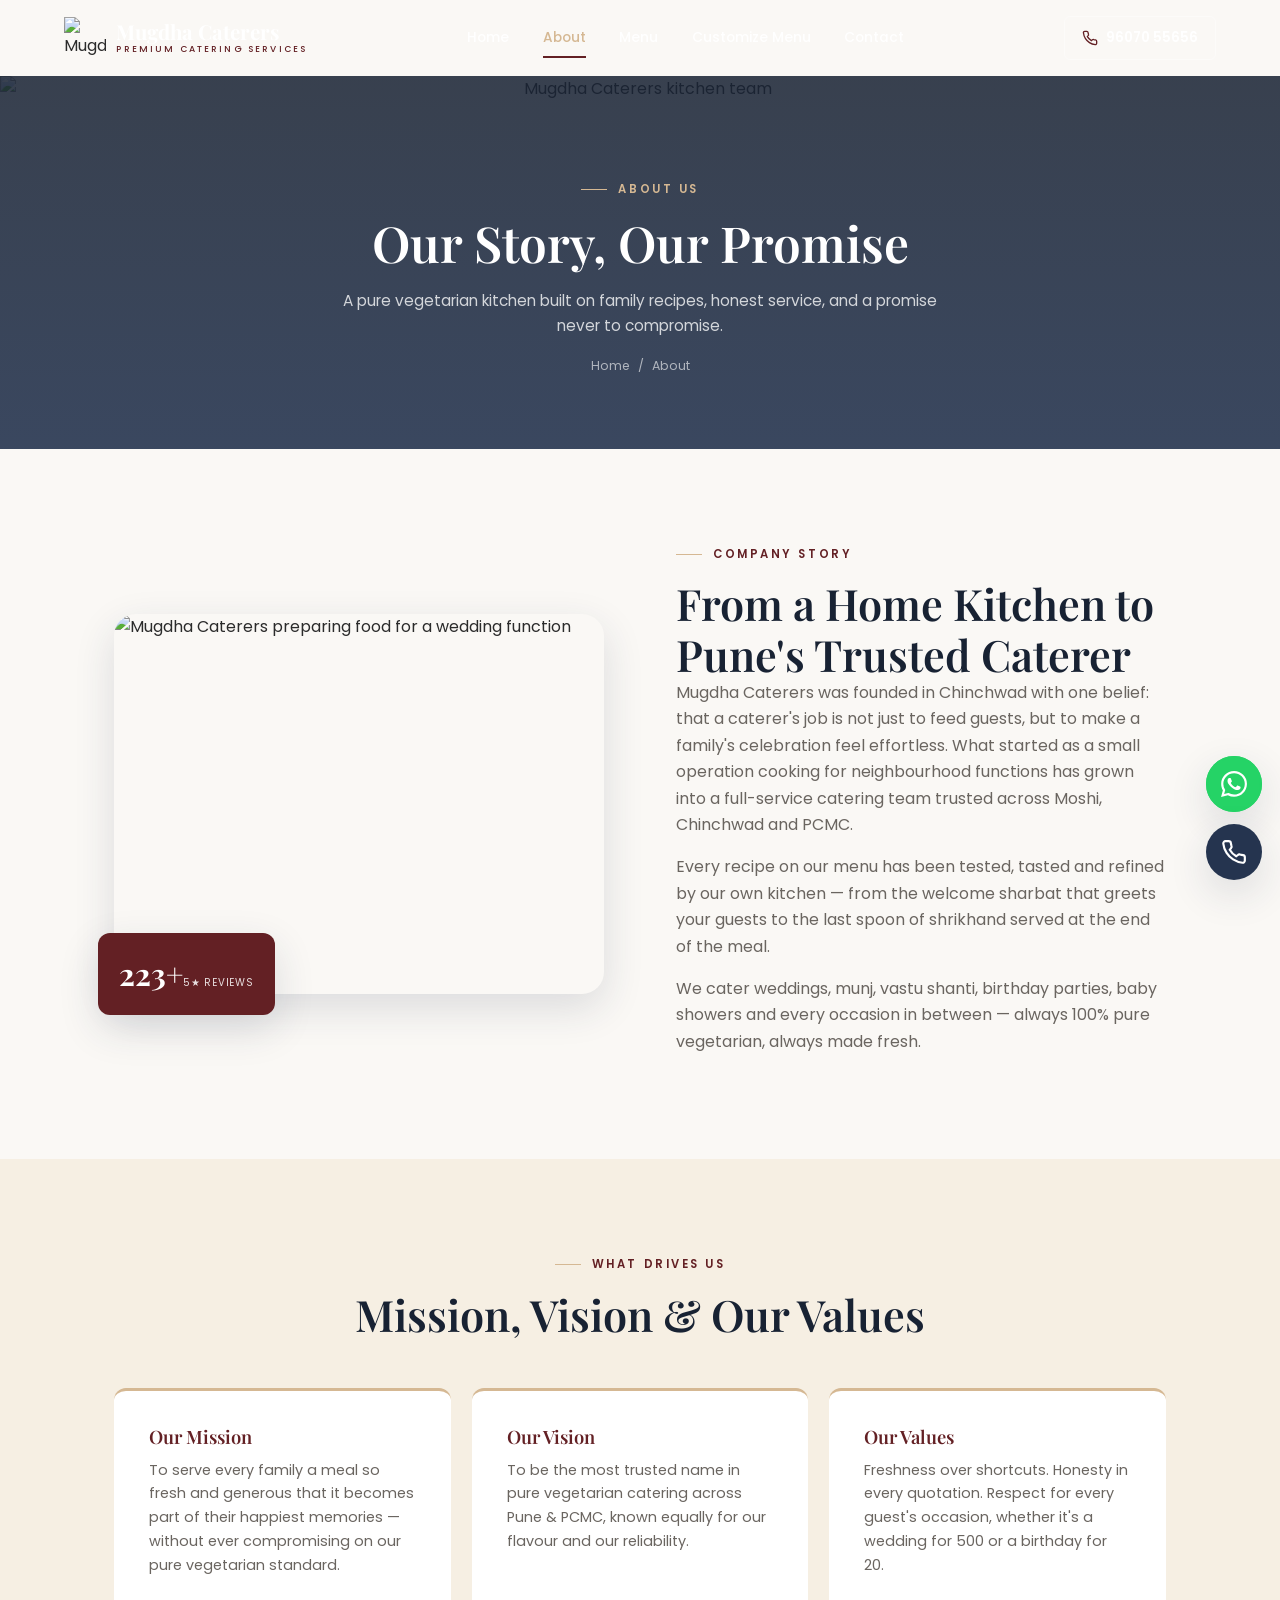
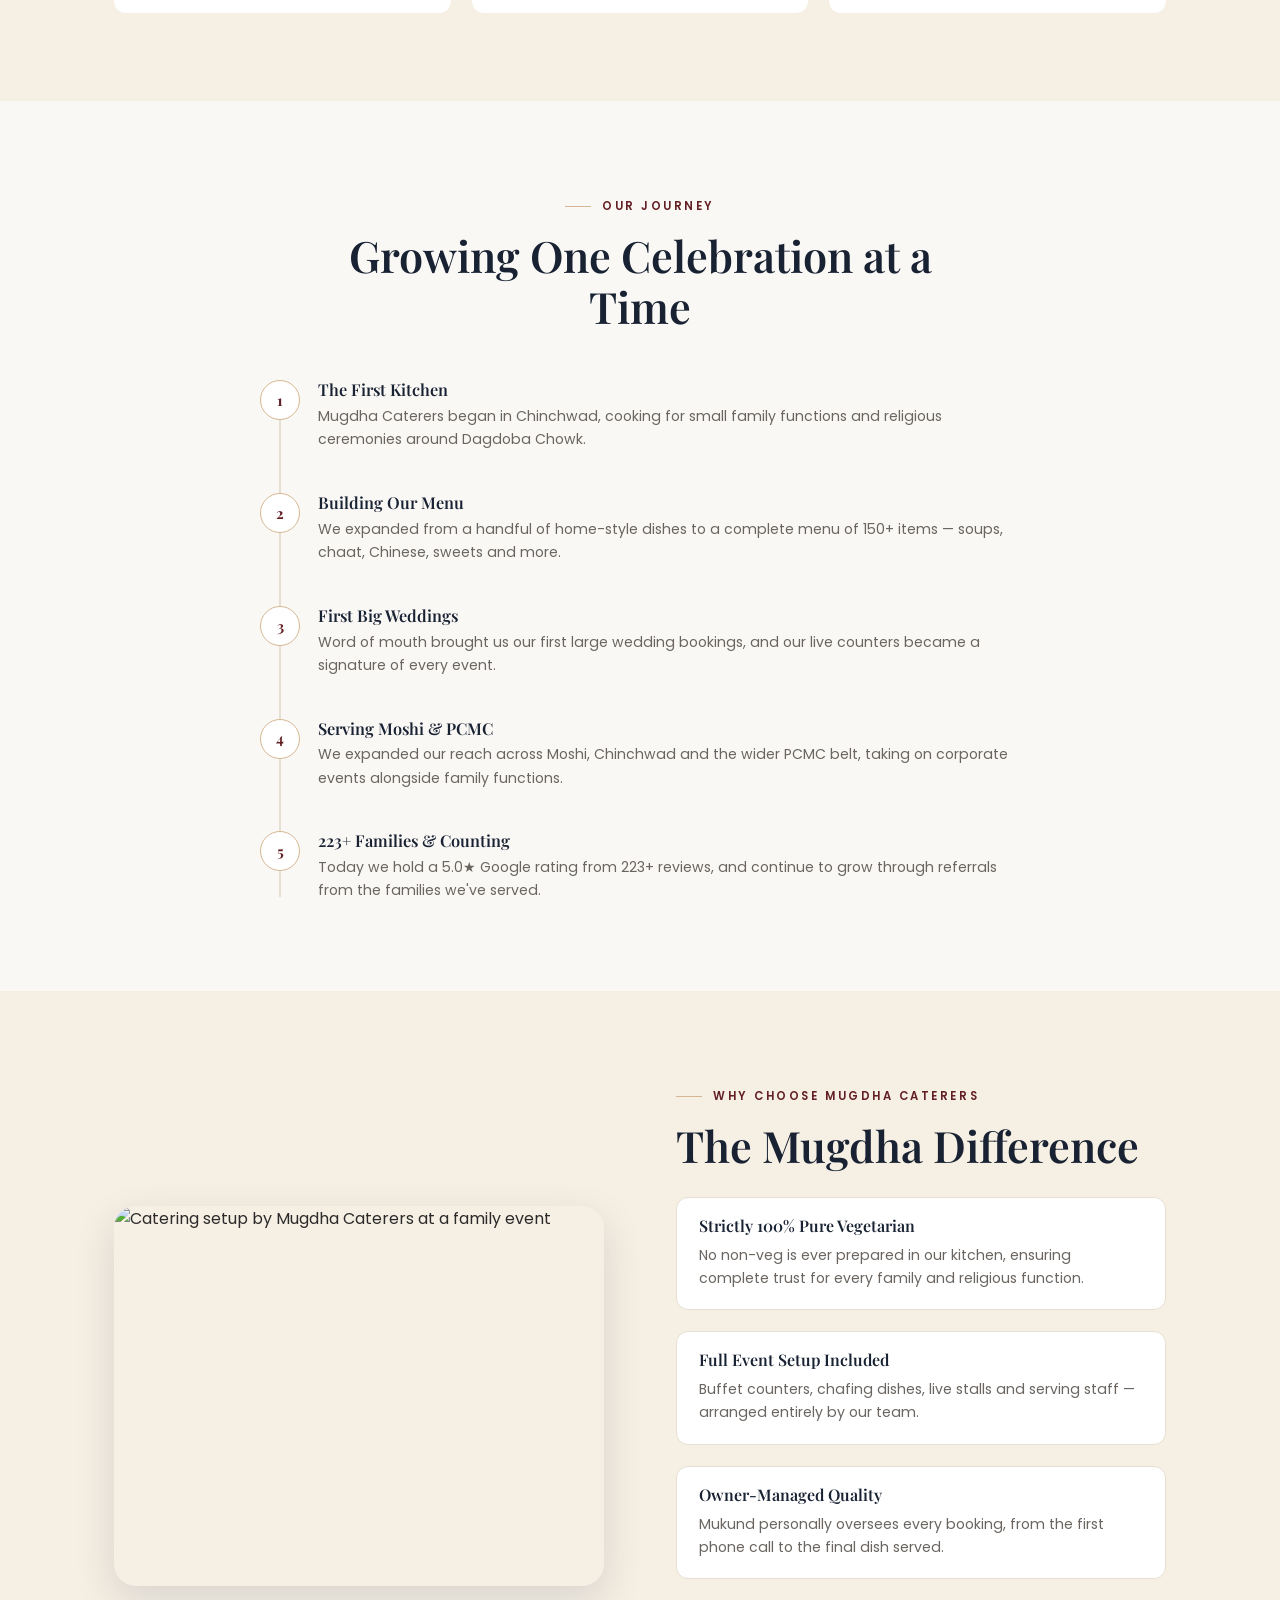
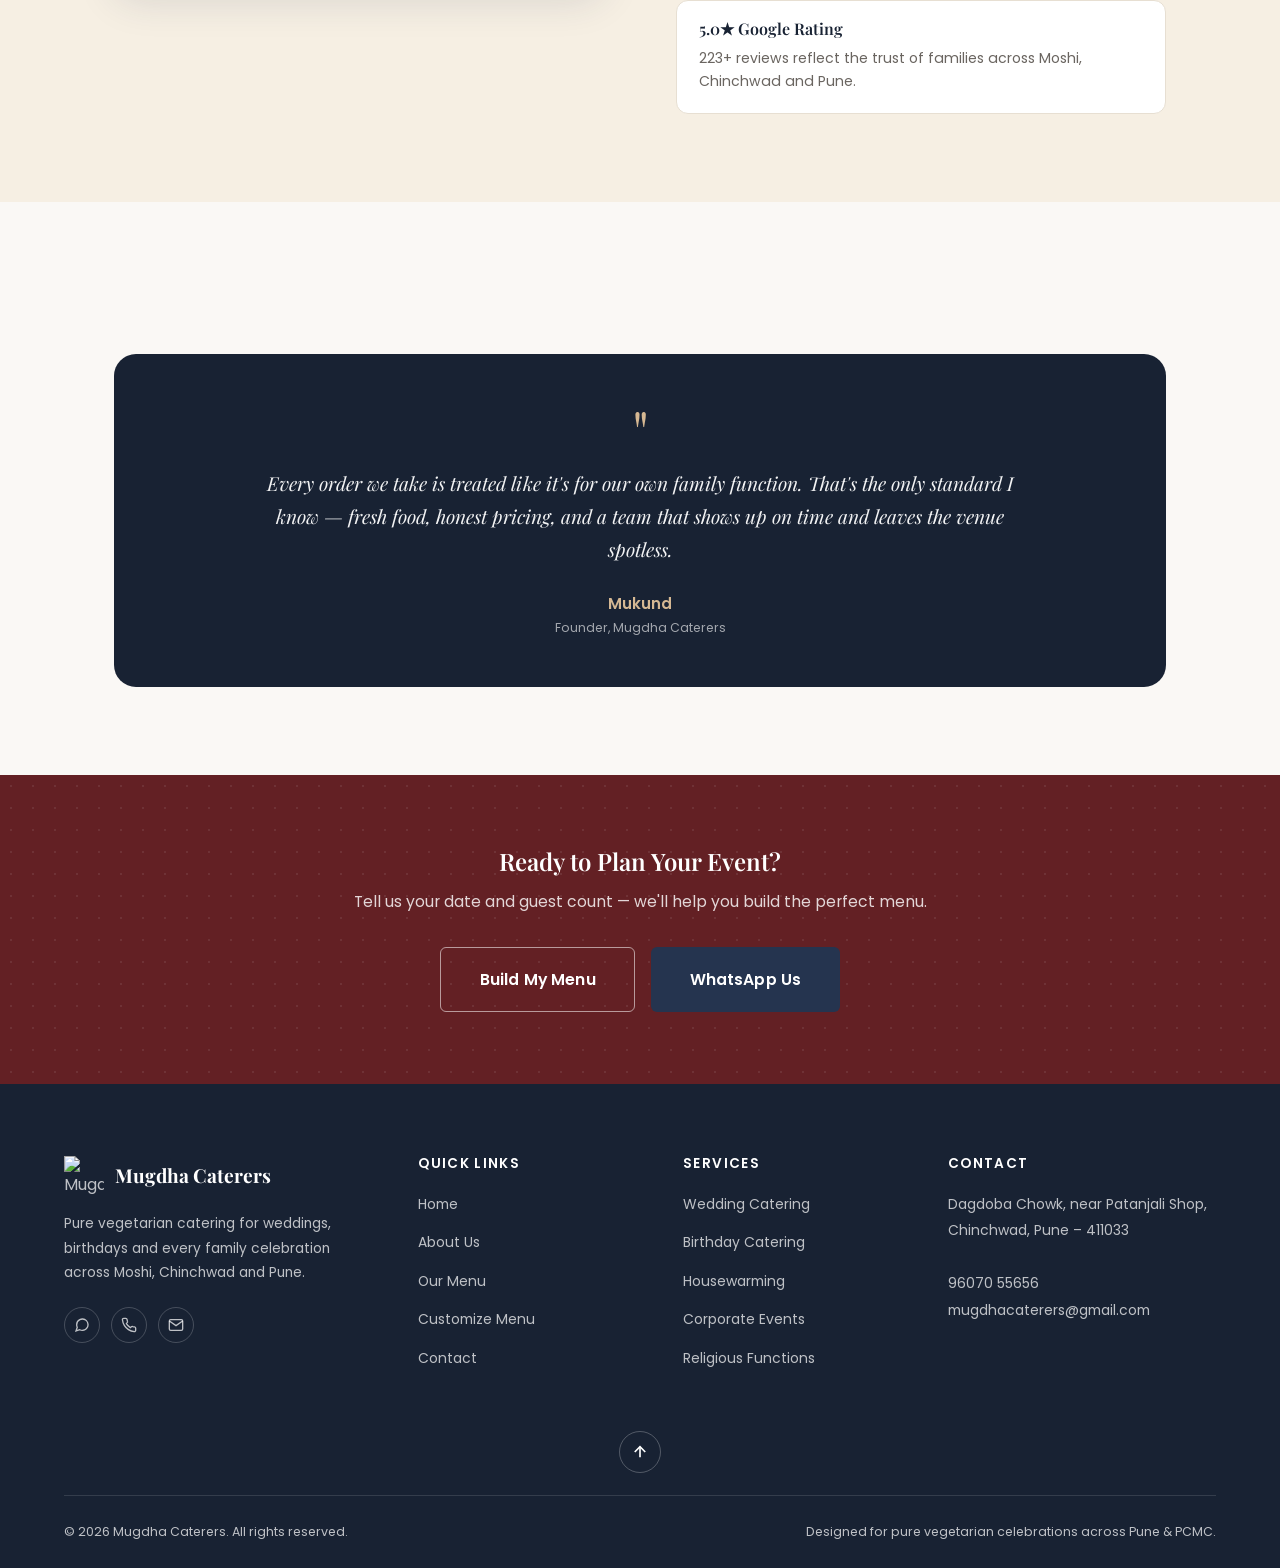
==== about.html @ 94ee7445 "Initial commit" ====
<!DOCTYPE html>
<html lang="en">
<head>
<meta charset="UTF-8" />
<meta name="viewport" content="width=device-width, initial-scale=1.0" />
<title>About Us | Mugdha Caterers — Pure Veg Catering Moshi, Pune</title>
<meta name="description" content="Meet Mugdha Caterers — a family-run pure vegetarian catering service in Moshi &amp; Chinchwad, Pune, led by Mukund. Our story, mission, values and why 223+ families trust us." />
<meta name="keywords" content="about Mugdha Caterers, Mukund caterer Pune, pure veg catering Chinchwad, catering company Moshi" />
<meta name="robots" content="index, follow" />
<link rel="canonical" href="https://mugdhacaterers.in/about.html" />
<meta property="og:type" content="website" />
<meta property="og:title" content="About Mugdha Caterers — Pune's Trusted Pure Veg Caterer" />
<meta property="og:description" content="A family-run pure vegetarian catering kitchen serving Moshi, Chinchwad &amp; Pune since day one." />
<meta property="og:image" content="about.jpg" />
<meta property="og:url" content="https://mugdhacaterers.in/about.html" />
<meta name="twitter:card" content="summary_large_image" />
<script type="application/ld+json">
{"@context":"https://schema.org","@type":"AboutPage","mainEntity":{"@type":"LocalBusiness","name":"Mugdha Caterers","founder":{"@type":"Person","name":"Mukund"},"telephone":"+919607055656","address":{"@type":"PostalAddress","streetAddress":"Dagdoba Chowk, near Patanjali Shop, Chinchwad","addressLocality":"Pune","addressRegion":"Maharashtra","postalCode":"411033","addressCountry":"IN"}}}
</script>
<link rel="icon" type="image/svg+xml" href="favicon.svg" />
<link rel="preconnect" href="https://fonts.googleapis.com">
<link href="https://fonts.googleapis.com/css2?family=Playfair+Display:ital,wght@0,500;0,600;0,700;1,500;1,600&family=Poppins:wght@400;500;600;700&display=swap" rel="stylesheet">
<link rel="stylesheet" href="style.css" />
</head>
<body>

<!-- NAV -->
<nav class="site-nav on-dark" id="siteNav">
  <div class="nav-inner">
    <a href="index.html" class="nav-logo">
      <img src="images/logo-mark.png" alt="Mugdha Caterers logo" width="42" height="42" />
      <span class="nav-logo-text">Mugdha Caterers<span>Premium Catering Services</span></span>
    </a>
    <div class="nav-links">
      <a href="index.html">Home</a>
      <a href="about.html">About</a>
      <a href="menu.html">Menu</a>
      <a href="customize-menu.html">Customize Menu</a>
      <a href="contact.html">Contact</a>
    </div>
    <div class="nav-cta">
      <a href="tel:+919607055656" class="nav-call"><svg viewBox="0 0 24 24" fill="none"><path d="M22 16.92v3a2 2 0 0 1-2.18 2 19.79 19.79 0 0 1-8.63-3.07 19.5 19.5 0 0 1-6-6 19.79 19.79 0 0 1-3.07-8.67A2 2 0 0 1 4.11 2h3a2 2 0 0 1 2 1.72c.12.89.32 1.76.59 2.6a2 2 0 0 1-.45 2.11L8.09 9.91a16 16 0 0 0 6 6l1.48-1.16a2 2 0 0 1 2.11-.45c.84.27 1.71.47 2.6.59A2 2 0 0 1 22 16.92z"/></svg>96070 55656</a>
    </div>
    <button class="nav-toggle" id="navToggle" aria-label="Toggle menu" aria-expanded="false">
      <span></span><span></span><span></span>
    </button>
  </div>
</nav>
<div class="nav-mobile" id="navMobile">
  <div class="nav-mobile-inner">
    <a href="index.html">Home</a>
    <a href="about.html">About</a>
    <a href="menu.html">Menu</a>
    <a href="customize-menu.html">Customize Menu</a>
    <a href="contact.html">Contact</a>
    <a href="tel:+919607055656" class="btn btn-navy btn-block">Call 96070 55656</a>
  </div>
</div>

<!-- PAGE HEAD -->
<header class="page-head">
  <div class="page-head-bg"><img src="about.jpg" alt="Mugdha Caterers kitchen team" /></div>
  <div class="page-head-content">
    <div class="eyebrow">About Us</div>
    <h1>Our Story, Our Promise</h1>
    <p>A pure vegetarian kitchen built on family recipes, honest service, and a promise never to compromise.</p>
    <div class="breadcrumb"><a href="index.html">Home</a><span>/</span><span>About</span></div>
  </div>
</header>

<!-- STORY -->
<section class="section reveal">
  <div class="container">
    <div class="split">
      <div class="split-media">
        <img src="about.jpg" alt="Mugdha Caterers preparing food for a wedding function" loading="lazy" />
        <div class="split-badge"><span class="num">223+</span><span class="lbl">5★ Reviews</span></div>
      </div>
      <div class="split-text">
        <div class="eyebrow">Company Story</div>
        <h2 class="heading">From a Home Kitchen to Pune's Trusted Caterer</h2>
        <p>Mugdha Caterers was founded in Chinchwad with one belief: that a caterer's job is not just to feed guests, but to make a family's celebration feel effortless. What started as a small operation cooking for neighbourhood functions has grown into a full-service catering team trusted across Moshi, Chinchwad and PCMC.</p>
        <p>Every recipe on our menu has been tested, tasted and refined by our own kitchen — from the welcome sharbat that greets your guests to the last spoon of shrikhand served at the end of the meal.</p>
        <p>We cater weddings, munj, vastu shanti, birthday parties, baby showers and every occasion in between — always 100% pure vegetarian, always made fresh.</p>
      </div>
    </div>
  </div>
</section>

<!-- MISSION / VISION / VALUES -->
<section class="section tan reveal">
  <div class="container">
    <div class="section-head center">
      <div class="eyebrow" style="justify-content:center;">What Drives Us</div>
      <h2 class="heading">Mission, Vision &amp; Our Values</h2>
    </div>
    <div class="mv-grid">
      <div class="mv-card">
        <h3>Our Mission</h3>
        <p>To serve every family a meal so fresh and generous that it becomes part of their happiest memories — without ever compromising on our pure vegetarian standard.</p>
      </div>
      <div class="mv-card">
        <h3>Our Vision</h3>
        <p>To be the most trusted name in pure vegetarian catering across Pune &amp; PCMC, known equally for our flavour and our reliability.</p>
      </div>
      <div class="mv-card">
        <h3>Our Values</h3>
        <p>Freshness over shortcuts. Honesty in every quotation. Respect for every guest's occasion, whether it's a wedding for 500 or a birthday for 20.</p>
      </div>
    </div>
  </div>
</section>

<!-- JOURNEY -->
<section class="section reveal">
  <div class="container">
    <div class="section-head center">
      <div class="eyebrow" style="justify-content:center;">Our Journey</div>
      <h2 class="heading">Growing One Celebration at a Time</h2>
    </div>
    <div class="timeline">
      <div class="timeline-item">
        <div class="timeline-dot">1</div>
        <h4>The First Kitchen</h4>
        <p>Mugdha Caterers began in Chinchwad, cooking for small family functions and religious ceremonies around Dagdoba Chowk.</p>
      </div>
      <div class="timeline-item">
        <div class="timeline-dot">2</div>
        <h4>Building Our Menu</h4>
        <p>We expanded from a handful of home-style dishes to a complete menu of 150+ items — soups, chaat, Chinese, sweets and more.</p>
      </div>
      <div class="timeline-item">
        <div class="timeline-dot">3</div>
        <h4>First Big Weddings</h4>
        <p>Word of mouth brought us our first large wedding bookings, and our live counters became a signature of every event.</p>
      </div>
      <div class="timeline-item">
        <div class="timeline-dot">4</div>
        <h4>Serving Moshi &amp; PCMC</h4>
        <p>We expanded our reach across Moshi, Chinchwad and the wider PCMC belt, taking on corporate events alongside family functions.</p>
      </div>
      <div class="timeline-item">
        <div class="timeline-dot">5</div>
        <h4>223+ Families &amp; Counting</h4>
        <p>Today we hold a 5.0★ Google rating from 223+ reviews, and continue to grow through referrals from the families we've served.</p>
      </div>
    </div>
  </div>
</section>

<!-- WHY CHOOSE US -->
<section class="section tan reveal">
  <div class="container">
    <div class="split reverse">
      <div>
        <div class="eyebrow">Why Choose Mugdha Caterers</div>
        <h2 class="heading">The Mugdha Difference</h2>
        <div class="why-grid" style="grid-template-columns:1fr;margin-top:1.6rem;">
          <div class="why-card" style="padding:1.2rem 1.4rem;"><h3 style="font-size:1rem;">Strictly 100% Pure Vegetarian</h3><p>No non-veg is ever prepared in our kitchen, ensuring complete trust for every family and religious function.</p></div>
          <div class="why-card" style="padding:1.2rem 1.4rem;"><h3 style="font-size:1rem;">Full Event Setup Included</h3><p>Buffet counters, chafing dishes, live stalls and serving staff — arranged entirely by our team.</p></div>
          <div class="why-card" style="padding:1.2rem 1.4rem;"><h3 style="font-size:1rem;">Owner-Managed Quality</h3><p>Mukund personally oversees every booking, from the first phone call to the final dish served.</p></div>
          <div class="why-card" style="padding:1.2rem 1.4rem;"><h3 style="font-size:1rem;">5.0★ Google Rating</h3><p>223+ reviews reflect the trust of families across Moshi, Chinchwad and Pune.</p></div>
        </div>
      </div>
      <div class="split-media">
        <img src="about.jpg" alt="Catering setup by Mugdha Caterers at a family event" loading="lazy" />
      </div>
    </div>
  </div>
</section>

<!-- OWNER MESSAGE -->
<section class="section reveal">
  <div class="container">
    <div class="owner-note">
      <div class="owner-note-inner">
        <div class="quote-mark">"</div>
        <p class="msg">Every order we take is treated like it's for our own family function. That's the only standard I know — fresh food, honest pricing, and a team that shows up on time and leaves the venue spotless.</p>
        <div class="sign">Mukund</div>
        <div class="role">Founder, Mugdha Caterers</div>
      </div>
    </div>
  </div>
</section>

<!-- CTA -->
<section class="cta-band">
  <div class="cta-band-inner">
    <h2>Ready to Plan Your Event?</h2>
    <p>Tell us your date and guest count — we'll help you build the perfect menu.</p>
    <div class="cta-band-btns">
      <a href="customize-menu.html" class="btn btn-outline btn-lg">Build My Menu</a>
      <a href="https://wa.me/919607055656?text=Hello%20Mugdha%20Caterers%2C%20I%20would%20like%20to%20enquire%20about%20catering." class="btn btn-navy btn-lg" target="_blank" rel="noopener">WhatsApp Us</a>
    </div>
  </div>
</section>

<!-- FOOTER -->
<footer class="site-footer">
  <div class="footer-grid">
    <div>
      <a href="index.html" class="footer-brand">
        <img src="images/logo-mark.png" alt="Mugdha Caterers" width="40" height="40" />
        <span class="footer-brand-text">Mugdha Caterers</span>
      </a>
      <p class="footer-desc">Pure vegetarian catering for weddings, birthdays and every family celebration across Moshi, Chinchwad and Pune.</p>
      <div class="footer-social">
        <a href="https://wa.me/919607055656" target="_blank" rel="noopener" aria-label="WhatsApp"><svg viewBox="0 0 24 24"><path d="M21 11.5a8.38 8.38 0 01-.9 3.8 8.5 8.5 0 01-7.6 4.7 8.38 8.38 0 01-3.8-.9L3 21l1.9-5.7a8.38 8.38 0 01-.9-3.8 8.5 8.5 0 014.7-7.6 8.38 8.38 0 013.8-.9h.5a8.48 8.48 0 018 8v.5z"/></svg></a>
        <a href="tel:+919607055656" aria-label="Call"><svg viewBox="0 0 24 24"><path d="M22 16.92v3a2 2 0 01-2.18 2 19.79 19.79 0 01-8.63-3.07 19.5 19.5 0 01-6-6A19.79 19.79 0 012.12 4.18 2 2 0 014.11 2h3a2 2 0 012 1.72c.12.89.32 1.76.59 2.6a2 2 0 01-.45 2.11L8.09 9.91a16 16 0 006 6l1.48-1.16a2 2 0 012.11-.45c.84.27 1.71.47 2.6.59A2 2 0 0122 16.92z"/></svg></a>
        <a href="mailto:mugdhacaterers@gmail.com" aria-label="Email"><svg viewBox="0 0 24 24"><rect x="2" y="4" width="20" height="16" rx="2"/><path d="M22 6l-10 7L2 6"/></svg></a>
      </div>
    </div>
    <div class="footer-col">
      <h4>Quick Links</h4>
      <ul>
        <li><a href="index.html">Home</a></li>
        <li><a href="about.html">About Us</a></li>
        <li><a href="menu.html">Our Menu</a></li>
        <li><a href="customize-menu.html">Customize Menu</a></li>
        <li><a href="contact.html">Contact</a></li>
      </ul>
    </div>
    <div class="footer-col">
      <h4>Services</h4>
      <ul>
        <li><a href="customize-menu.html">Wedding Catering</a></li>
        <li><a href="customize-menu.html">Birthday Catering</a></li>
        <li><a href="customize-menu.html">Housewarming</a></li>
        <li><a href="customize-menu.html">Corporate Events</a></li>
        <li><a href="customize-menu.html">Religious Functions</a></li>
      </ul>
    </div>
    <div class="footer-col">
      <h4>Contact</h4>
      <address>
        Dagdoba Chowk, near Patanjali Shop,<br />Chinchwad, Pune – 411033<br /><br />
        <a href="tel:+919607055656">96070 55656</a><br />
        <a href="mailto:mugdhacaterers@gmail.com">mugdhacaterers@gmail.com</a>
      </address>
    </div>
  </div>
  <button class="back-to-top" aria-label="Back to top" onclick="window.scrollTo({top:0,behavior:'smooth'})"><svg viewBox="0 0 24 24"><line x1="12" y1="19" x2="12" y2="5"/><polyline points="5,12 12,5 19,12"/></svg></button>
  <div class="footer-bottom">
    <span>© 2026 Mugdha Caterers. All rights reserved.</span>
    <span>Designed for pure vegetarian celebrations across Pune &amp; PCMC.</span>
  </div>
</footer>

<div class="floating-ctas">
  <a href="https://wa.me/919607055656" class="fab fab-wa" target="_blank" rel="noopener" aria-label="Chat on WhatsApp"><svg viewBox="0 0 24 24" fill="currentColor"><path d="M17.472 14.382c-.297-.149-1.758-.867-2.03-.967-.273-.099-.471-.148-.67.15-.197.297-.767.966-.94 1.164-.173.199-.347.223-.644.075-.297-.15-1.255-.463-2.39-1.475-.883-.788-1.48-1.761-1.653-2.059-.173-.297-.018-.458.13-.606.134-.133.298-.347.446-.52.149-.174.198-.298.298-.497.099-.198.05-.371-.025-.52-.075-.149-.669-1.612-.916-2.207-.242-.579-.487-.5-.669-.51-.173-.008-.371-.01-.57-.01-.198 0-.52.074-.792.372-.272.297-1.04 1.016-1.04 2.479 0 1.462 1.065 2.875 1.213 3.074.149.198 2.096 3.2 5.077 4.487.709.306 1.262.489 1.694.625.712.227 1.36.195 1.871.118.571-.085 1.758-.719 2.006-1.413.248-.694.248-1.289.173-1.413-.074-.124-.272-.198-.57-.347m-5.421 7.403h-.004a9.87 9.87 0 01-5.031-1.378l-.361-.214-3.741.982.998-3.648-.235-.374a9.86 9.86 0 01-1.51-5.26c.001-5.45 4.436-9.884 9.888-9.884 2.64 0 5.122 1.03 6.988 2.898a9.825 9.825 0 012.893 6.994c-.003 5.45-4.437 9.884-9.885 9.884m8.413-18.297A11.815 11.815 0 0012.05 0C5.495 0 .16 5.335.157 11.892c0 2.096.547 4.142 1.588 5.945L.057 24l6.305-1.654a11.882 11.882 0 005.683 1.448h.005c6.554 0 11.89-5.335 11.893-11.893a11.821 11.821 0 00-3.48-8.413z"/></svg></a>
  <a href="tel:+919607055656" class="fab fab-call" aria-label="Call Mugdha Caterers"><svg viewBox="0 0 24 24" fill="none" stroke="currentColor" stroke-width="2"><path d="M22 16.92v3a2 2 0 0 1-2.18 2 19.79 19.79 0 0 1-8.63-3.07 19.5 19.5 0 0 1-6-6 19.79 19.79 0 0 1-3.07-8.67A2 2 0 0 1 4.11 2h3a2 2 0 0 1 2 1.72c.12.89.32 1.76.59 2.6a2 2 0 0 1-.45 2.11L8.09 9.91a16 16 0 0 0 6 6l1.48-1.16a2 2 0 0 1 2.11-.45c.84.27 1.71.47 2.6.59A2 2 0 0 1 22 16.92z"/></svg></a>
</div>

<script src="script.js"></script>
</body>
</html>
---- style.css ----
/* ============================================================
   MUGDHA CATERERS — style.css
   Pure Vegetarian Catering · Moshi / Chinchwad, Pune
   Design system: Indian-wedding warmth, minimal & premium.
   ============================================================ */

/* ---------- TOKENS ---------- */
:root {
  /* brand palette (fixed) */
  --navy: #25344F;
  --navy-deep: #182233;
  --slate: #617891;
  --tan: #D5B893;
  --tan-light: #EFE4D2;
  --tan-pale: #F6EFE3;
  --coffee: #6F4D38;
  --maroon: #632024;
  --maroon-deep: #481518;
  --bg: #FAF8F5;
  --white: #FFFFFF;
  --text: #2B2B2B;
  --text-light: #6a6560;
  --line: #E7DFD2;
  --veg: #2F7A42;

  /* type */
  --font-h: 'Playfair Display', 'Georgia', serif;
  --font-b: 'Poppins', 'Segoe UI', sans-serif;

  /* radii / shadow / motion */
  --r-sm: 6px;
  --r-md: 12px;
  --r-lg: 22px;
  --shadow-sm: 0 2px 14px rgba(37, 52, 79, 0.08);
  --shadow-md: 0 14px 40px rgba(37, 52, 79, 0.14);
  --shadow-lg: 0 24px 60px rgba(24, 34, 51, 0.22);
  --t: 0.28s cubic-bezier(.4,0,.2,1);
}

/* ---------- RESET ---------- */
* { margin: 0; padding: 0; box-sizing: border-box; }
html { scroll-behavior: smooth; -webkit-text-size-adjust: 100%; }
body {
  font-family: var(--font-b);
  background: var(--bg);
  color: var(--text);
  font-size: 16px;
  line-height: 1.65;
  overflow-x: hidden;
  -webkit-font-smoothing: antialiased;
}
img { max-width: 100%; display: block; }
a { color: inherit; text-decoration: none; }
ul { list-style: none; }
button { font-family: inherit; cursor: pointer; border: none; background: none; }
input, select, textarea { font-family: inherit; font-size: 1rem; }
svg { display: block; }
:focus-visible { outline: 2.5px solid var(--coffee); outline-offset: 2px; }

h1, h2, h3, h4 { font-family: var(--font-h); font-weight: 600; color: var(--navy-deep); line-height: 1.18; }

.container { max-width: 1180px; margin: 0 auto; padding: 0 5%; }

/* eyebrow label used above headings */
.eyebrow {
  display: inline-flex; align-items: center; gap: 0.7rem;
  font-family: var(--font-b); font-size: 0.72rem; font-weight: 600;
  letter-spacing: 0.22em; text-transform: uppercase; color: var(--maroon);
  margin-bottom: 0.9rem;
}
.eyebrow::before { content: ''; width: 26px; height: 1px; background: var(--tan); }

.heading { font-size: clamp(1.9rem, 4vw, 2.7rem); }
.section-head { max-width: 620px; margin-bottom: 3rem; }
.section-head.center { margin-left: auto; margin-right: auto; text-align: center; }
.section-head p { color: var(--text-light); margin-top: 0.9rem; font-size: 0.98rem; }

/* ---------- SCALLOP DIVIDER (signature motif — thali rim) ---------- */
.thali-divider {
  height: 14px; width: 100%;
  background-image: radial-gradient(circle at 10px 0, transparent 9px, var(--bg) 10px);
  background-size: 20px 20px;
  background-repeat: repeat-x;
}
.thali-divider.on-navy { background-image: radial-gradient(circle at 10px 0, transparent 9px, var(--navy-deep) 10px); }
.thali-divider.on-tan  { background-image: radial-gradient(circle at 10px 0, transparent 9px, var(--tan-pale) 10px); }
.thali-divider.flip { transform: rotate(180deg); }

/* ---------- BUTTONS ---------- */
.btn {
  display: inline-flex; align-items: center; justify-content: center; gap: 0.6rem;
  font-family: var(--font-b); font-weight: 600; font-size: 0.9rem;
  padding: 0.95rem 1.9rem; border-radius: var(--r-sm);
  transition: var(--t); white-space: nowrap; letter-spacing: 0.01em;
}
.btn svg { width: 18px; height: 18px; flex-shrink: 0; }
.btn-navy { background: var(--navy); color: var(--white); }
.btn-navy:hover { background: var(--navy-deep); transform: translateY(-2px); box-shadow: var(--shadow-md); }
.btn-maroon { background: var(--maroon); color: var(--white); }
.btn-maroon:hover { background: var(--maroon-deep); transform: translateY(-2px); box-shadow: var(--shadow-md); }
.btn-outline { background: transparent; color: var(--white); border: 1.5px solid rgba(255,255,255,0.55); }
.btn-outline:hover { background: rgba(255,255,255,0.12); border-color: var(--white); }
.btn-ghost { background: transparent; color: var(--navy); border: 1.5px solid var(--line); }
.btn-ghost:hover { border-color: var(--navy); background: var(--tan-pale); }
.btn-wa { background: #25913f; color: var(--white); }
.btn-wa:hover { background: #1f7a35; transform: translateY(-2px); box-shadow: var(--shadow-md); }
.btn-block { width: 100%; }
.btn-lg { padding: 1.15rem 2.4rem; font-size: 0.98rem; }
.btn[disabled] { opacity: 0.65; cursor: not-allowed; transform: none !important; }

/* ---------- NAVIGATION ---------- */
.site-nav {
  position: fixed; top: 0; left: 0; right: 0; z-index: 900;
  background: rgba(250, 248, 245, 0.0);
  transition: var(--t);
}
.site-nav.scrolled, .site-nav.solid {
  background: rgba(250, 248, 245, 0.97);
  backdrop-filter: blur(10px);
  box-shadow: 0 1px 0 var(--line);
}
.nav-inner {
  max-width: 1280px; margin: 0 auto; padding: 0 5%;
  display: flex; align-items: center; justify-content: space-between;
  height: 76px;
}
.nav-logo { display: flex; align-items: center; gap: 0.65rem; }
.nav-logo img { height: 42px; width: auto; }
.nav-logo-text { font-family: var(--font-h); font-size: 1.28rem; font-weight: 700; color: var(--navy-deep); line-height: 1; }
.nav-logo-text span { display: block; font-family: var(--font-b); font-size: 0.56rem; font-weight: 500; letter-spacing: 0.24em; color: var(--maroon); text-transform: uppercase; margin-top: 3px; }
.site-nav.on-dark .nav-logo-text { color: var(--white); }
.site-nav.on-dark.scrolled .nav-logo-text { color: var(--navy-deep); }

.nav-links { display: none; align-items: center; gap: 2.1rem; }
.nav-links a {
  font-size: 0.86rem; font-weight: 500; color: var(--navy-deep);
  position: relative; padding: 0.4rem 0;
}
.site-nav.on-dark:not(.scrolled) .nav-links a { color: rgba(255,255,255,0.92); }
.nav-links a::after {
  content: ''; position: absolute; left: 0; bottom: -2px; height: 2px; width: 0;
  background: var(--maroon); transition: var(--t);
}
.nav-links a:hover::after, .nav-links a.active::after { width: 100%; }
.nav-links a.active { color: var(--maroon); }
.site-nav.on-dark:not(.scrolled) .nav-links a.active { color: var(--tan); }

.nav-cta { display: none; align-items: center; gap: 0.9rem; }
.nav-call {
  display: flex; align-items: center; gap: 0.5rem;
  font-size: 0.84rem; font-weight: 600; color: var(--navy-deep);
  border: 1.5px solid var(--line); border-radius: var(--r-sm); padding: 0.6rem 1.05rem;
  transition: var(--t);
}
.nav-call:hover { border-color: var(--navy); background: var(--tan-pale); }
.nav-call svg { width: 16px; height: 16px; stroke: var(--maroon); fill: none; stroke-width: 2; }
.site-nav.on-dark:not(.scrolled) .nav-call { color: var(--white); border-color: rgba(255,255,255,0.4); }

.nav-toggle {
  display: flex; flex-direction: column; justify-content: center; gap: 5px;
  width: 42px; height: 42px; align-items: center; z-index: 950;
}
.nav-toggle span { width: 22px; height: 2px; background: var(--navy-deep); border-radius: 2px; transition: var(--t); }
.site-nav.on-dark:not(.scrolled) .nav-toggle span { background: var(--white); }
.nav-toggle.open span:nth-child(1) { transform: translateY(7px) rotate(45deg); }
.nav-toggle.open span:nth-child(2) { opacity: 0; }
.nav-toggle.open span:nth-child(3) { transform: translateY(-7px) rotate(-45deg); }
.nav-toggle.open span { background: var(--navy-deep) !important; }

.nav-mobile {
  position: fixed; top: 0; left: 0; right: 0;
  background: var(--white); box-shadow: var(--shadow-lg);
  max-height: 0; overflow: hidden; transition: max-height 0.38s ease;
  z-index: 899; padding-top: 76px;
}
.nav-mobile.open { max-height: 640px; }
.nav-mobile-inner { padding: 1rem 6% 2rem; display: flex; flex-direction: column; }
.nav-mobile a {
  padding: 1rem 0; font-size: 1.02rem; font-weight: 500; color: var(--navy-deep);
  border-bottom: 1px solid var(--line);
}
.nav-mobile a.active { color: var(--maroon); }
.nav-mobile .btn { margin-top: 1.3rem; }

@media (min-width: 960px) {
  .nav-links { display: flex; }
  .nav-cta { display: flex; }
  .nav-toggle { display: none; }
  .nav-mobile { display: none; }
}

/* ---------- FLOATING CTAs ---------- */
.floating-ctas { position: fixed; right: 18px; bottom: 20px; z-index: 850; display: flex; flex-direction: column; gap: 12px; }
.fab {
  width: 56px; height: 56px; border-radius: 50%;
  display: flex; align-items: center; justify-content: center;
  color: var(--white); box-shadow: var(--shadow-md); transition: var(--t);
}
.fab svg { width: 26px; height: 26px; }
.fab-call { background: var(--navy); }
.fab-call:hover { background: var(--navy-deep); transform: scale(1.08); }
.fab-wa { background: #25D366; }
.fab-wa:hover { background: #1fb857; transform: scale(1.08); }
.fab-wa::before {
  content: ''; position: absolute; inset: 0; border-radius: 50%;
  border: 2px solid #25D366; animation: fabPulse 2.4s ease-out infinite;
}
@keyframes fabPulse { 0% { transform: scale(1); opacity: 0.7; } 100% { transform: scale(1.6); opacity: 0; } }
.fab { position: relative; }

/* ---------- HERO ---------- */
.hero {
  position: relative; min-height: 100vh; display: flex; align-items: center; justify-content: center;
  text-align: center; overflow: hidden; padding: 130px 5% 80px;
}
.hero-bg { position: absolute; inset: 0; z-index: 0; }
.hero-bg img { width: 100%; height: 100%; object-fit: cover; }
.hero-bg::after {
  content: ''; position: absolute; inset: 0;
  background: linear-gradient(180deg, rgba(24,34,51,0.82) 0%, rgba(24,34,51,0.72) 45%, rgba(37,52,79,0.88) 100%);
}
.hero-content { position: relative; z-index: 2; max-width: 780px; }
.hero-mark { width: 82px; height: 82px; margin: 0 auto 1.6rem; }
.hero-content .eyebrow { justify-content: center; color: var(--tan); }
.hero-content .eyebrow::before, .hero-content .eyebrow::after { content: ''; width: 26px; height: 1px; background: var(--tan); }
.hero-title {
  font-size: clamp(2.3rem, 6vw, 4.1rem); color: var(--white); font-weight: 600;
  margin-bottom: 1.3rem;
}
.hero-title em { font-style: italic; color: var(--tan); }
.hero-sub { font-size: 1.02rem; color: rgba(255,255,255,0.82); max-width: 560px; margin: 0 auto 2.4rem; line-height: 1.8; }
.hero-btns { display: flex; flex-wrap: wrap; gap: 1rem; justify-content: center; }

/* ---------- TRUST BAR ---------- */
.trust-bar { background: var(--navy-deep); padding: 1.6rem 5%; }
.trust-inner {
  max-width: 1180px; margin: 0 auto; display: grid; grid-template-columns: repeat(2, 1fr);
  gap: 1.4rem; text-align: center;
}
.trust-item { color: var(--white); }
.trust-item .stars { color: var(--tan); font-size: 0.95rem; letter-spacing: 2px; margin-bottom: 0.35rem; }
.trust-item .val { font-family: var(--font-h); font-size: 1.5rem; font-weight: 700; color: var(--white); }
.trust-item .lbl { font-size: 0.72rem; letter-spacing: 0.08em; text-transform: uppercase; color: rgba(255,255,255,0.6); margin-top: 3px; }
@media (min-width: 700px) { .trust-inner { grid-template-columns: repeat(4, 1fr); } }

/* ---------- GENERIC SECTION ---------- */
.section { padding: 5.5rem 0; }
.section.tan { background: var(--tan-pale); }
.section.navy { background: var(--navy-deep); color: rgba(255,255,255,0.85); }
.section.navy h2, .section.navy h3, .section.navy h4 { color: var(--white); }

/* ---------- ABOUT PREVIEW / SPLIT ---------- */
.split { display: grid; grid-template-columns: 1fr; gap: 2.6rem; align-items: center; }
.split-media { position: relative; }
.split-media img { width: 100%; height: 380px; object-fit: cover; border-radius: var(--r-lg); box-shadow: var(--shadow-md); }
.split-badge {
  position: absolute; bottom: -1.3rem; left: -1rem; background: var(--maroon); color: var(--white);
  padding: 1rem 1.3rem; border-radius: var(--r-md); box-shadow: var(--shadow-md); text-align: center;
}
.split-badge .num { font-family: var(--font-h); font-size: 1.9rem; font-weight: 700; }
.split-badge .lbl { font-size: 0.63rem; letter-spacing: 0.08em; text-transform: uppercase; opacity: 0.85; }
.split-text p { color: var(--text-light); margin-bottom: 1rem; }
@media (min-width: 900px) { .split { grid-template-columns: 1fr 1fr; gap: 4.5rem; } .split.reverse { direction: rtl; } .split.reverse > * { direction: ltr; } }

/* ---------- WHY CHOOSE US ---------- */
.why-grid { display: grid; grid-template-columns: 1fr; gap: 1.3rem; margin-top: 2.5rem; }
.why-card {
  background: var(--white); border: 1px solid var(--line); border-radius: var(--r-md);
  padding: 2rem 1.6rem; transition: var(--t);
}
.why-card:hover { border-color: var(--tan); box-shadow: var(--shadow-sm); transform: translateY(-3px); }
.why-icon {
  width: 50px; height: 50px; border-radius: 50%; background: var(--tan-pale);
  display: flex; align-items: center; justify-content: center; color: var(--maroon); margin-bottom: 1.1rem;
}
.why-icon svg { width: 24px; height: 24px; stroke: currentColor; fill: none; stroke-width: 1.7; stroke-linecap: round; stroke-linejoin: round; }
.why-card h3 { font-size: 1.08rem; margin-bottom: 0.5rem; }
.why-card p { font-size: 0.88rem; color: var(--text-light); }
@media (min-width: 640px) { .why-grid { grid-template-columns: repeat(2, 1fr); } }
@media (min-width: 980px) { .why-grid { grid-template-columns: repeat(3, 1fr); } }

/* ---------- EVENTS WE CATER ---------- */
.events-grid { display: grid; grid-template-columns: repeat(2, 1fr); gap: 1rem; margin-top: 2.5rem; }
.event-card {
  position: relative; border-radius: var(--r-md); overflow: hidden; aspect-ratio: 4/5;
  box-shadow: var(--shadow-sm); transition: var(--t);
}
.event-card img { width: 100%; height: 100%; object-fit: cover; transition: transform 0.6s ease; }
.event-card:hover img { transform: scale(1.08); }
.event-card::after { content: ''; position: absolute; inset: 0; background: linear-gradient(180deg, transparent 45%, rgba(24,34,51,0.88) 100%); }
.event-card span { position: absolute; left: 0.9rem; bottom: 0.9rem; z-index: 2; color: var(--white); font-family: var(--font-h); font-size: 1.02rem; font-weight: 600; }
@media (min-width: 640px) { .events-grid { grid-template-columns: repeat(3, 1fr); } }
@media (min-width: 980px) { .events-grid { grid-template-columns: repeat(4, 1fr); } }

/* ---------- GALLERY ---------- */
.gallery-wrap { position: relative; margin-top: 2.5rem; }
.gallery-track-outer { overflow: hidden; }
.gallery-track { display: flex; gap: 1.1rem; transition: transform 0.5s cubic-bezier(.4,0,.2,1); }
.gallery-slide { flex: 0 0 100%; border-radius: var(--r-md); overflow: hidden; box-shadow: var(--shadow-sm); }
.gallery-slide img { width: 100%; height: 300px; object-fit: cover; }
.gallery-controls { display: flex; align-items: center; justify-content: center; gap: 1.2rem; margin-top: 1.6rem; }
.gallery-arrow {
  width: 42px; height: 42px; border-radius: 50%; border: 1.5px solid var(--line);
  display: flex; align-items: center; justify-content: center; color: var(--navy); transition: var(--t);
}
.gallery-arrow:hover { background: var(--navy); border-color: var(--navy); color: var(--white); }
.gallery-arrow svg { width: 18px; height: 18px; stroke: currentColor; fill: none; stroke-width: 2.2; }
.gallery-dots { display: flex; gap: 0.45rem; }
.gallery-dot { width: 7px; height: 7px; border-radius: 50%; background: var(--line); transition: var(--t); }
.gallery-dot.active { background: var(--maroon); width: 20px; border-radius: 4px; }
@media (min-width: 640px) { .gallery-slide { flex-basis: calc(50% - 0.55rem); } }
@media (min-width: 980px) { .gallery-slide { flex-basis: calc(33.333% - 0.74rem); } }

/* ---------- TESTIMONIALS ---------- */
.testi-grid { display: grid; grid-template-columns: 1fr; gap: 1.3rem; margin-top: 2.5rem; }
.testi-card {
  background: var(--white); border-radius: var(--r-md); padding: 1.9rem;
  border: 1px solid var(--line); position: relative;
}
.testi-stars { color: var(--tan); font-size: 0.85rem; letter-spacing: 2px; margin-bottom: 0.9rem; }
.testi-card p { font-size: 0.92rem; color: var(--text); margin-bottom: 1.3rem; font-style: italic; }
.testi-who { display: flex; align-items: center; gap: 0.7rem; }
.testi-avatar {
  width: 40px; height: 40px; border-radius: 50%; background: var(--navy);
  color: var(--white); display: flex; align-items: center; justify-content: center;
  font-family: var(--font-h); font-weight: 700; font-size: 0.95rem; flex-shrink: 0;
}
.testi-name { font-weight: 600; font-size: 0.88rem; color: var(--navy-deep); }
.testi-event { font-size: 0.75rem; color: var(--text-light); }
@media (min-width: 700px) { .testi-grid { grid-template-columns: repeat(2, 1fr); } }
@media (min-width: 1024px) { .testi-grid { grid-template-columns: repeat(3, 1fr); } }

/* ---------- FAQ ---------- */
.faq-list { max-width: 760px; margin: 2.5rem auto 0; }
.faq-item { border-bottom: 1px solid var(--line); }
.faq-q {
  width: 100%; display: flex; align-items: center; justify-content: space-between; gap: 1rem;
  padding: 1.3rem 0; text-align: left; font-weight: 600; font-size: 0.98rem; color: var(--navy-deep);
}
.faq-q svg { width: 18px; height: 18px; stroke: var(--maroon); fill: none; stroke-width: 2; flex-shrink: 0; transition: var(--t); }
.faq-item.open .faq-q svg { transform: rotate(45deg); }
.faq-a { max-height: 0; overflow: hidden; transition: max-height 0.35s ease; }
.faq-item.open .faq-a { max-height: 300px; }
.faq-a p { padding-bottom: 1.3rem; color: var(--text-light); font-size: 0.9rem; max-width: 640px; }

/* ---------- CTA BAND ---------- */
.cta-band { background: var(--maroon); padding: 4.5rem 5%; text-align: center; position: relative; overflow: hidden; }
.cta-band::before {
  content: ''; position: absolute; inset: 0; opacity: 0.08;
  background-image: radial-gradient(circle, var(--white) 1.5px, transparent 1.5px);
  background-size: 22px 22px;
}
.cta-band-inner { position: relative; max-width: 640px; margin: 0 auto; }
.cta-band h2 { color: var(--white); margin-bottom: 0.9rem; }
.cta-band p { color: rgba(255,255,255,0.82); margin-bottom: 2rem; font-size: 0.98rem; }
.cta-band-btns { display: flex; flex-wrap: wrap; gap: 1rem; justify-content: center; }

/* ---------- FOOTER ---------- */
.site-footer { background: var(--navy-deep); color: rgba(255,255,255,0.72); padding: 4.5rem 5% 0; }
.footer-grid { max-width: 1180px; margin: 0 auto; display: grid; grid-template-columns: 1fr; gap: 2.6rem; padding-bottom: 3rem; }
.footer-brand { display: flex; align-items: center; gap: 0.7rem; margin-bottom: 1rem; }
.footer-brand img { height: 40px; }
.footer-brand-text { font-family: var(--font-h); color: var(--white); font-size: 1.2rem; font-weight: 700; }
.footer-desc { font-size: 0.86rem; line-height: 1.8; max-width: 320px; }
.footer-social { display: flex; gap: 0.7rem; margin-top: 1.3rem; }
.footer-social a {
  width: 36px; height: 36px; border-radius: 50%; border: 1px solid rgba(255,255,255,0.2);
  display: flex; align-items: center; justify-content: center; transition: var(--t);
}
.footer-social a:hover { background: var(--tan); border-color: var(--tan); color: var(--navy-deep); }
.footer-social svg { width: 16px; height: 16px; stroke: currentColor; fill: none; stroke-width: 2; }
.footer-col h4 { color: var(--white); font-size: 0.85rem; letter-spacing: 0.1em; text-transform: uppercase; margin-bottom: 1.2rem; font-family: var(--font-b); }
.footer-col ul li { margin-bottom: 0.75rem; }
.footer-col ul li a { font-size: 0.87rem; transition: var(--t); }
.footer-col ul li a:hover { color: var(--tan); padding-left: 4px; }
.footer-col address { font-style: normal; font-size: 0.87rem; line-height: 1.9; }
.footer-bottom {
  border-top: 1px solid rgba(255,255,255,0.12); padding: 1.6rem 0; max-width: 1180px; margin: 0 auto;
  display: flex; flex-direction: column; gap: 0.8rem; align-items: center; text-align: center; font-size: 0.78rem;
}
.footer-bottom a { text-decoration: underline; text-underline-offset: 2px; }
.back-to-top {
  width: 42px; height: 42px; border-radius: 50%; border: 1px solid rgba(255,255,255,0.25);
  display: flex; align-items: center; justify-content: center; margin: 0 auto 1.4rem; transition: var(--t);
}
.back-to-top:hover { background: var(--tan); border-color: var(--tan); }
.back-to-top svg { width: 18px; height: 18px; stroke: var(--white); fill: none; stroke-width: 2.2; }
.back-to-top:hover svg { stroke: var(--navy-deep); }
@media (min-width: 720px) { .footer-grid { grid-template-columns: 1.4fr 1fr 1fr 1.2fr; } }
@media (min-width: 720px) { .footer-bottom { flex-direction: row; justify-content: space-between; } }

/* ---------- REVEAL ANIM ---------- */
.reveal { opacity: 0; transform: translateY(24px); transition: opacity 0.7s ease, transform 0.7s ease; }
.reveal.visible { opacity: 1; transform: translateY(0); }
@media (prefers-reduced-motion: reduce) {
  .reveal { opacity: 1; transform: none; transition: none; }
  * { animation-duration: 0.001ms !important; transition-duration: 0.001ms !important; }
}

/* ---------- PAGE HEADER (inner pages) ---------- */
.page-head {
  position: relative; margin-top: 76px; padding: 6rem 5% 4.5rem; text-align: center; overflow: hidden;
}
.page-head-bg { position: absolute; inset: 0; z-index: 0; }
.page-head-bg img { width: 100%; height: 100%; object-fit: cover; }
.page-head-bg::after { content: ''; position: absolute; inset: 0; background: linear-gradient(180deg, rgba(24,34,51,0.86), rgba(37,52,79,0.9)); }
.page-head-content { position: relative; z-index: 2; max-width: 640px; margin: 0 auto; }
.page-head .eyebrow { justify-content: center; color: var(--tan); }
.page-head h1 { color: var(--white); font-size: clamp(2rem, 5vw, 3.1rem); }
.page-head p { color: rgba(255,255,255,0.78); margin-top: 1rem; font-size: 0.96rem; }
.breadcrumb { display: flex; justify-content: center; gap: 0.5rem; font-size: 0.78rem; color: rgba(255,255,255,0.6); margin-top: 1.1rem; }
.breadcrumb a:hover { color: var(--tan); }

/* ---------- TIMELINE (about) ---------- */
.timeline { max-width: 760px; margin: 3rem auto 0; position: relative; }
.timeline::before { content: ''; position: absolute; left: 19px; top: 6px; bottom: 6px; width: 1.5px; background: var(--line); }
.timeline-item { position: relative; padding-left: 3.6rem; padding-bottom: 2.6rem; }
.timeline-item:last-child { padding-bottom: 0; }
.timeline-dot {
  position: absolute; left: 0; top: 0; width: 40px; height: 40px; border-radius: 50%;
  background: var(--white); border: 1.5px solid var(--tan); display: flex; align-items: center; justify-content: center;
  font-family: var(--font-h); font-weight: 700; color: var(--maroon); font-size: 0.92rem; z-index: 1;
}
.timeline-item h4 { font-size: 1.02rem; margin-bottom: 0.35rem; }
.timeline-item p { font-size: 0.88rem; color: var(--text-light); }

/* ---------- VALUES / MISSION-VISION ---------- */
.mv-grid { display: grid; grid-template-columns: 1fr; gap: 1.3rem; margin-top: 2.5rem; }
.mv-card { background: var(--white); border-radius: var(--r-md); padding: 2.2rem; border-top: 3px solid var(--tan); }
.mv-card h3 { font-size: 1.15rem; margin-bottom: 0.7rem; color: var(--maroon); }
.mv-card p { font-size: 0.9rem; color: var(--text-light); }
@media (min-width: 780px) { .mv-grid { grid-template-columns: repeat(3, 1fr); } }

.owner-note { background: var(--navy-deep); border-radius: var(--r-lg); padding: 3rem 2rem; margin-top: 4rem; color: var(--white); }
.owner-note-inner { max-width: 780px; margin: 0 auto; text-align: center; }
.owner-note .quote-mark { font-family: var(--font-h); font-size: 3.6rem; color: var(--tan); line-height: 1; margin-bottom: 0.5rem; }
.owner-note p.msg { font-family: var(--font-h); font-style: italic; font-size: 1.2rem; line-height: 1.7; color: rgba(255,255,255,0.94); margin-bottom: 1.6rem; }
.owner-note .sign { color: var(--tan); font-weight: 600; font-size: 0.95rem; }
.owner-note .role { font-size: 0.78rem; color: rgba(255,255,255,0.6); margin-top: 2px; }

/* ---------- MENU PAGE ---------- */
.menu-intro-strip {
  background: var(--tan-pale); border-bottom: 1px solid var(--line);
  padding: 1.1rem 5%; display: flex; flex-wrap: wrap; gap: 0.6rem 1.8rem; justify-content: center;
}
.menu-intro-item { display: flex; align-items: center; gap: 0.5rem; font-size: 0.78rem; font-weight: 600; color: var(--coffee); }
.menu-intro-item svg { width: 15px; height: 15px; stroke: var(--veg); fill: none; stroke-width: 2.4; }

.menu-cats { padding: 4rem 5%; max-width: 1000px; margin: 0 auto; }
.menu-cat-card { border: 1px solid var(--line); border-radius: var(--r-md); margin-bottom: 1rem; overflow: hidden; background: var(--white); }
.menu-cat-head {
  width: 100%; display: flex; align-items: center; gap: 1.1rem; padding: 1.3rem 1.4rem; text-align: left;
}
.menu-cat-icon {
  width: 48px; height: 48px; border-radius: 50%; background: var(--tan-pale); flex-shrink: 0;
  display: flex; align-items: center; justify-content: center; color: var(--maroon);
  border: 1px dashed var(--tan);
}
.menu-cat-icon svg { width: 22px; height: 22px; stroke: currentColor; fill: none; stroke-width: 1.7; stroke-linecap: round; stroke-linejoin: round; }
.menu-cat-title { flex: 1; }
.menu-cat-title h3 { font-size: 1.08rem; margin-bottom: 2px; }
.menu-cat-title span { font-size: 0.78rem; color: var(--text-light); }
.menu-cat-chevron { width: 20px; height: 20px; stroke: var(--slate); fill: none; stroke-width: 2; transition: var(--t); flex-shrink: 0; }
.menu-cat-card.open .menu-cat-chevron { transform: rotate(180deg); }
.menu-cat-body { max-height: 0; overflow: hidden; transition: max-height 0.4s ease; }
.menu-cat-card.open .menu-cat-body { max-height: 1400px; }
.menu-cat-body-inner {
  padding: 0.3rem 1.4rem 1.6rem 1.4rem; display: grid; grid-template-columns: 1fr; gap: 0.55rem 1.5rem;
  border-top: 1px solid var(--line); margin-top: 0.2rem; padding-top: 1.2rem;
}
.menu-dish { display: flex; align-items: center; gap: 0.6rem; font-size: 0.89rem; color: var(--text); }
.menu-dish::before { content: ''; width: 5px; height: 5px; border-radius: 50%; background: var(--tan); flex-shrink: 0; }
@media (min-width: 640px) { .menu-cat-body-inner { grid-template-columns: repeat(2, 1fr); } }

.menu-cta-strip { text-align: center; padding: 1rem 5% 4rem; }

/* ---------- CUSTOMIZE MENU PAGE ---------- */
.cz-wrap { padding: 3rem 5% 5rem; max-width: 1180px; margin: 0 auto; }
.cz-steps { display: flex; justify-content: center; gap: 0; margin-bottom: 3rem; flex-wrap: wrap; }
.cz-step-pill {
  display: flex; align-items: center; gap: 0.5rem; font-size: 0.78rem; font-weight: 600; color: var(--text-light);
  padding: 0.5rem 1rem;
}
.cz-step-pill .n { width: 24px; height: 24px; border-radius: 50%; border: 1.5px solid var(--line); display: flex; align-items: center; justify-content: center; font-size: 0.72rem; }
.cz-step-sep { width: 30px; height: 1px; background: var(--line); align-self: center; }

.cz-grid { display: grid; grid-template-columns: 1fr; gap: 2.4rem; }
@media (min-width: 1024px) { .cz-grid { grid-template-columns: 1fr 380px; align-items: start; } }

.cz-card { background: var(--white); border: 1px solid var(--line); border-radius: var(--r-lg); padding: 2rem 1.6rem; margin-bottom: 1.6rem; }
.cz-card h2 { font-size: 1.25rem; margin-bottom: 0.3rem; }
.cz-card .sub { font-size: 0.85rem; color: var(--text-light); margin-bottom: 1.6rem; }

.form-row { display: grid; grid-template-columns: 1fr; gap: 1.1rem; margin-bottom: 1.1rem; }
@media (min-width: 620px) { .form-row.two { grid-template-columns: 1fr 1fr; } .form-row.three { grid-template-columns: 1fr 1fr 1fr; } }
.form-group label { display: block; font-size: 0.8rem; font-weight: 600; color: var(--navy-deep); margin-bottom: 0.5rem; }
.form-group .req { color: var(--maroon); }
.form-group input, .form-group select, .form-group textarea {
  width: 100%; padding: 0.85rem 1rem; border: 1.5px solid var(--line); border-radius: var(--r-sm);
  background: var(--bg); color: var(--text); transition: var(--t);
}
.form-group input:focus, .form-group select:focus, .form-group textarea:focus { border-color: var(--navy); background: var(--white); }
.form-group.has-error input, .form-group.has-error select { border-color: var(--maroon); background: #fdf2f2; }
textarea { resize: vertical; min-height: 90px; }

.error-banner {
  display: none; background: #fdf2f2; border: 1px solid var(--maroon); color: var(--maroon-deep);
  border-radius: var(--r-sm); padding: 0.9rem 1.1rem; font-size: 0.85rem; margin-bottom: 1.3rem; font-weight: 500;
}

.cz-search { position: relative; margin-bottom: 1.2rem; }
.cz-search input { width: 100%; padding: 0.85rem 1rem 0.85rem 2.7rem; border: 1.5px solid var(--line); border-radius: var(--r-sm); background: var(--bg); }
.cz-search input:focus { border-color: var(--navy); background: var(--white); }
.cz-search svg { position: absolute; left: 1rem; top: 50%; transform: translateY(-50%); width: 17px; height: 17px; stroke: var(--slate); fill: none; stroke-width: 2; }

.cz-bulk-actions { display: flex; gap: 0.7rem; margin-bottom: 1.4rem; flex-wrap: wrap; }
.cz-bulk-btn { font-size: 0.78rem; font-weight: 600; padding: 0.5rem 1rem; border: 1.5px solid var(--line); border-radius: 20px; color: var(--navy-deep); transition: var(--t); }
.cz-bulk-btn:hover { border-color: var(--navy); background: var(--tan-pale); }

.cat-block { border: 1px solid var(--line); border-radius: var(--r-md); margin-bottom: 0.8rem; overflow: hidden; }
.cat-header { width: 100%; display: flex; align-items: center; gap: 0.9rem; padding: 1rem 1.1rem; text-align: left; }
.cat-hicon { width: 34px; height: 34px; border-radius: 50%; background: var(--tan-pale); color: var(--maroon); display: flex; align-items: center; justify-content: center; flex-shrink: 0; }
.cat-hicon svg { width: 16px; height: 16px; stroke: currentColor; fill: none; stroke-width: 2; }
.cat-name { flex: 1; font-weight: 600; font-size: 0.92rem; color: var(--navy-deep); }
.cat-count-badge { font-size: 0.72rem; color: var(--text-light); }
.cat-sel-badge { font-size: 0.72rem; font-weight: 700; color: var(--slate); background: var(--bg); padding: 3px 9px; border-radius: 12px; }
.cat-sel-badge.has-sel { color: var(--white); background: var(--maroon); }
.cat-chevron { width: 17px; height: 17px; stroke: var(--slate); fill: none; stroke-width: 2.3; transition: var(--t); flex-shrink: 0; }
.cat-block.open .cat-chevron { transform: rotate(180deg); }
.cat-body { max-height: 0; overflow: hidden; transition: max-height 0.4s ease; }
.cat-block.open .cat-body { max-height: 2000px; }
.cat-body-inner { padding: 0 1.1rem 1.2rem; border-top: 1px solid var(--line); }
.cat-actions { display: flex; gap: 0.6rem; margin: 1rem 0; }
.cat-act { font-size: 0.72rem; font-weight: 600; color: var(--navy); text-decoration: underline; text-underline-offset: 2px; }
.cb-grid { display: grid; grid-template-columns: 1fr; gap: 0.5rem; }
@media (min-width: 620px) { .cb-grid { grid-template-columns: repeat(2, 1fr); } }
.cb-item { display: flex; align-items: center; gap: 0.7rem; font-size: 0.86rem; padding: 0.55rem 0.6rem; border-radius: var(--r-sm); transition: var(--t); cursor: pointer; }
.cb-item:hover { background: var(--bg); }
.cb-item.checked { background: var(--tan-pale); color: var(--maroon-deep); font-weight: 500; }
.cb-item input { position: absolute; opacity: 0; width: 0; height: 0; }
.cb-mark { width: 18px; height: 18px; border-radius: 5px; border: 1.5px solid var(--line); flex-shrink: 0; position: relative; transition: var(--t); }
.cb-item.checked .cb-mark { background: var(--maroon); border-color: var(--maroon); }
.cb-item.checked .cb-mark::after {
  content: ''; position: absolute; left: 5px; top: 1px; width: 5px; height: 9px;
  border: solid var(--white); border-width: 0 2px 2px 0; transform: rotate(45deg);
}
.cb-item.hidden { display: none; }

.cz-summary { position: static; background: var(--navy-deep); border-radius: var(--r-lg); padding: 1.8rem 1.5rem; color: var(--white); }
@media (min-width: 1024px) { .cz-summary { position: sticky; top: 96px; } }
.cz-summary h3 { color: var(--white); font-size: 1.05rem; margin-bottom: 0.2rem; }
.cz-summary .cz-total { display: flex; align-items: baseline; gap: 0.5rem; margin: 0.8rem 0 1.3rem; }
.cz-summary .cz-total .n { font-family: var(--font-h); font-size: 2.3rem; font-weight: 700; color: var(--tan); }
.cz-summary .cz-total .l { font-size: 0.78rem; color: rgba(255,255,255,0.65); }
.sum-event-row { font-size: 0.82rem; color: rgba(255,255,255,0.8); margin-bottom: 0.4rem; }
.sum-event-row strong { color: var(--white); }
.cz-summary-event { display: none; padding: 1rem 0; border-top: 1px solid rgba(255,255,255,0.14); margin-bottom: 0.5rem; }
.cz-summary-event.visible { display: block; }
.sum-menu-list { max-height: 260px; overflow-y: auto; padding-right: 4px; }
.sum-cat-block { margin-bottom: 1rem; }
.sum-cat-name { font-size: 0.74rem; font-weight: 700; letter-spacing: 0.05em; text-transform: uppercase; color: var(--tan); margin-bottom: 0.5rem; }
.sum-dish-tag { display: inline-block; font-size: 0.76rem; background: rgba(255,255,255,0.08); padding: 4px 9px; border-radius: 20px; margin: 0 5px 5px 0; }
.sum-empty { font-size: 0.85rem; color: rgba(255,255,255,0.5); padding: 1.5rem 0; text-align: center; }
.cz-summary .btn { margin-top: 1.4rem; }

.success-overlay {
  position: fixed; inset: 0; z-index: 1200; display: flex; align-items: center; justify-content: center;
  background: rgba(24,34,51,0.55); opacity: 0; pointer-events: none; transition: opacity 0.3s ease; padding: 5%;
}
.success-overlay.is-visible { opacity: 1; pointer-events: auto; }
.success-card { background: var(--white); border-radius: var(--r-lg); padding: 2.6rem 2rem; text-align: center; max-width: 380px; box-shadow: var(--shadow-lg); }
.success-icon { width: 62px; height: 62px; border-radius: 50%; background: #e8f5ea; color: var(--veg); display: flex; align-items: center; justify-content: center; margin: 0 auto 1.2rem; }
.success-icon svg { width: 30px; height: 30px; stroke: currentColor; fill: none; stroke-width: 2.4; }
.success-card h3 { margin-bottom: 0.5rem; }
.success-card p { font-size: 0.88rem; color: var(--text-light); margin-bottom: 1.2rem; }
.success-progress { height: 3px; background: var(--line); border-radius: 3px; overflow: hidden; }
.success-progress-bar { height: 100%; width: 0; background: var(--maroon); transition: width 2.4s linear; }

/* ---------- CONTACT PAGE ---------- */
.contact-grid { display: grid; grid-template-columns: 1fr; gap: 2.4rem; }
@media (min-width: 980px) { .contact-grid { grid-template-columns: 1fr 1.15fr; } }
.contact-info-card { background: var(--navy-deep); color: var(--white); border-radius: var(--r-lg); padding: 2.4rem 2rem; }
.contact-info-card h3 { color: var(--white); margin-bottom: 1.6rem; }
.contact-row { display: flex; gap: 1rem; margin-bottom: 1.6rem; align-items: flex-start; }
.contact-row-icon { width: 42px; height: 42px; border-radius: 50%; background: rgba(213,184,147,0.16); display: flex; align-items: center; justify-content: center; color: var(--tan); flex-shrink: 0; }
.contact-row-icon svg { width: 19px; height: 19px; stroke: currentColor; fill: none; stroke-width: 1.9; stroke-linecap: round; stroke-linejoin: round; }
.contact-row h4 { color: var(--white); font-size: 0.9rem; margin-bottom: 0.3rem; font-family: var(--font-b); }
.contact-row p, .contact-row a { font-size: 0.86rem; color: rgba(255,255,255,0.72); line-height: 1.7; }
.contact-row a:hover { color: var(--tan); }
.contact-form-card { background: var(--white); border: 1px solid var(--line); border-radius: var(--r-lg); padding: 2.4rem 1.8rem; }
.map-wrap { border-radius: var(--r-lg); overflow: hidden; margin-top: 2.4rem; border: 1px solid var(--line); }
.map-wrap iframe { width: 100%; height: 380px; border: 0; display: block; }

/* ---------- MISC UTILITY ---------- */
.text-center { text-align: center; }
.mt-lg { margin-top: 3rem; }
.form-success-msg { display: none; background: #e8f5ea; border: 1px solid var(--veg); color: #1c5028; padding: 0.9rem 1.1rem; border-radius: var(--r-sm); font-size: 0.85rem; margin-bottom: 1.2rem; }
.form-success-msg.visible { display: block; }
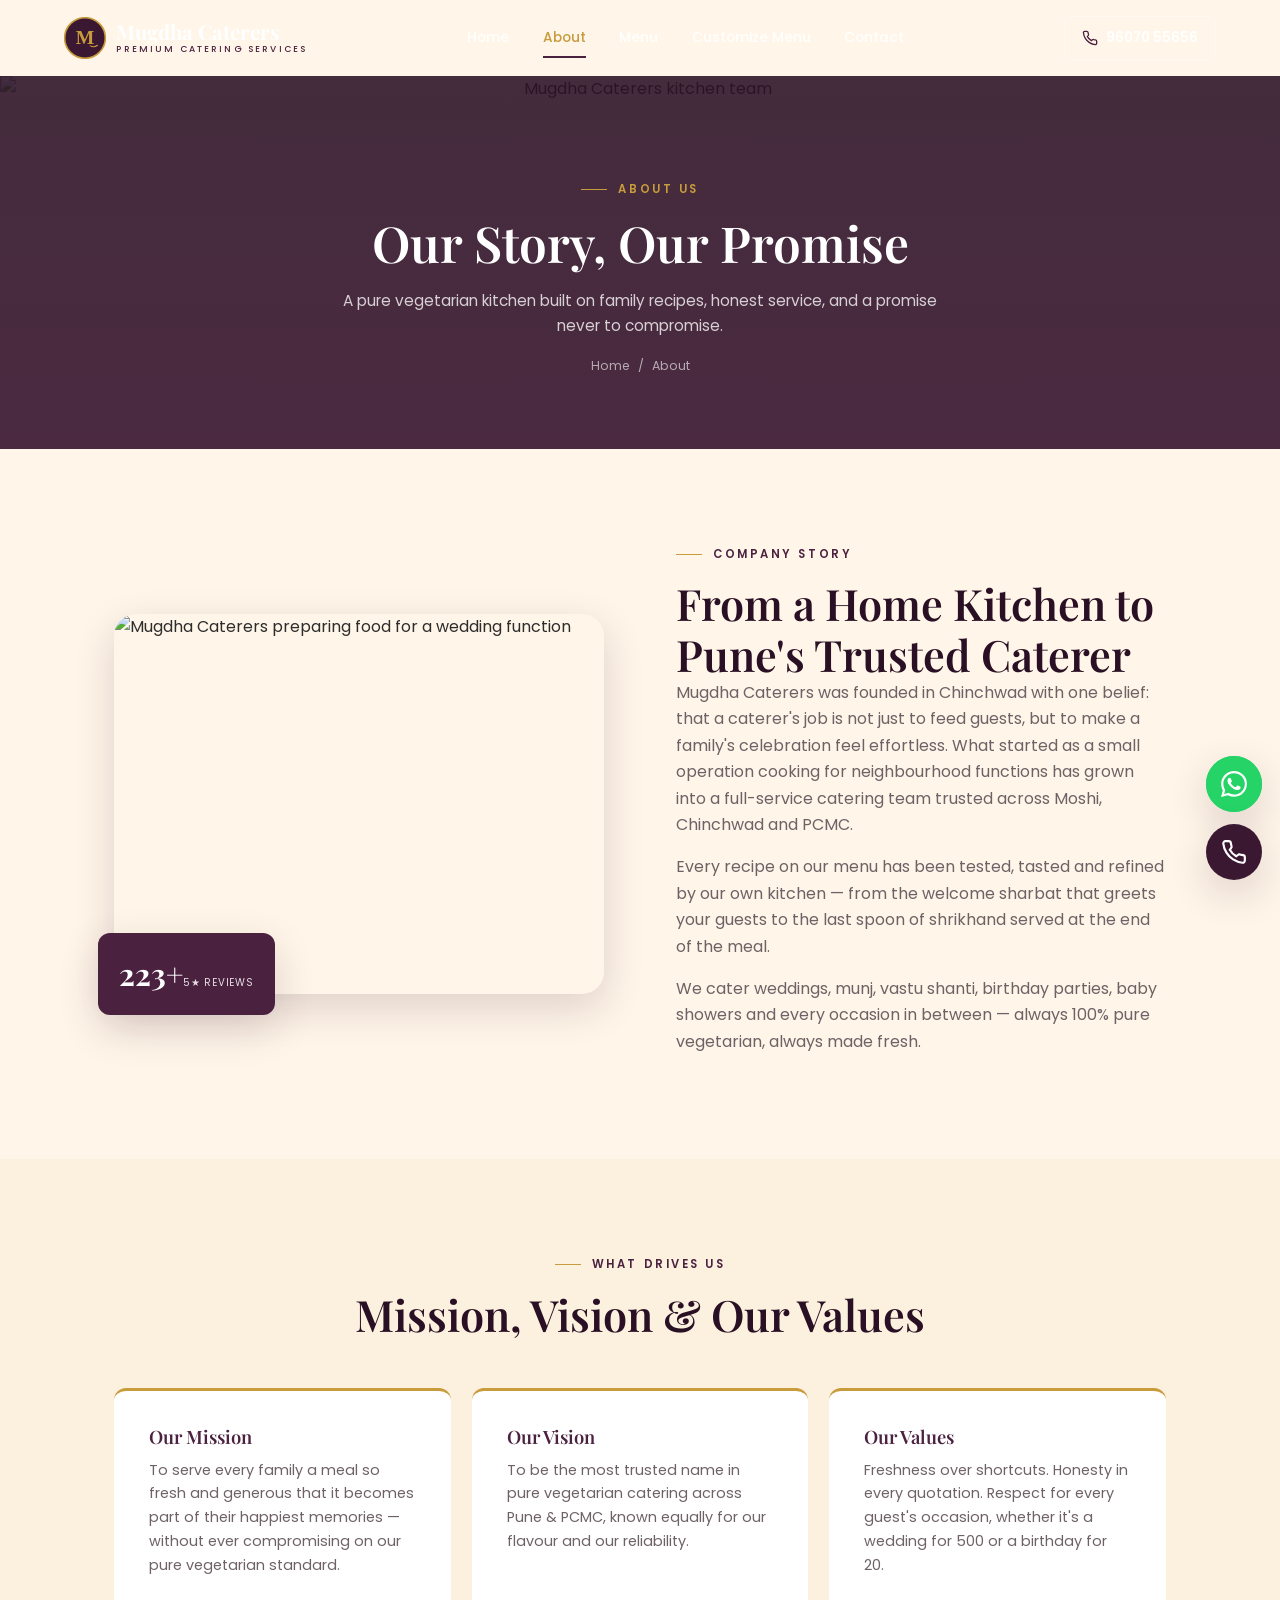
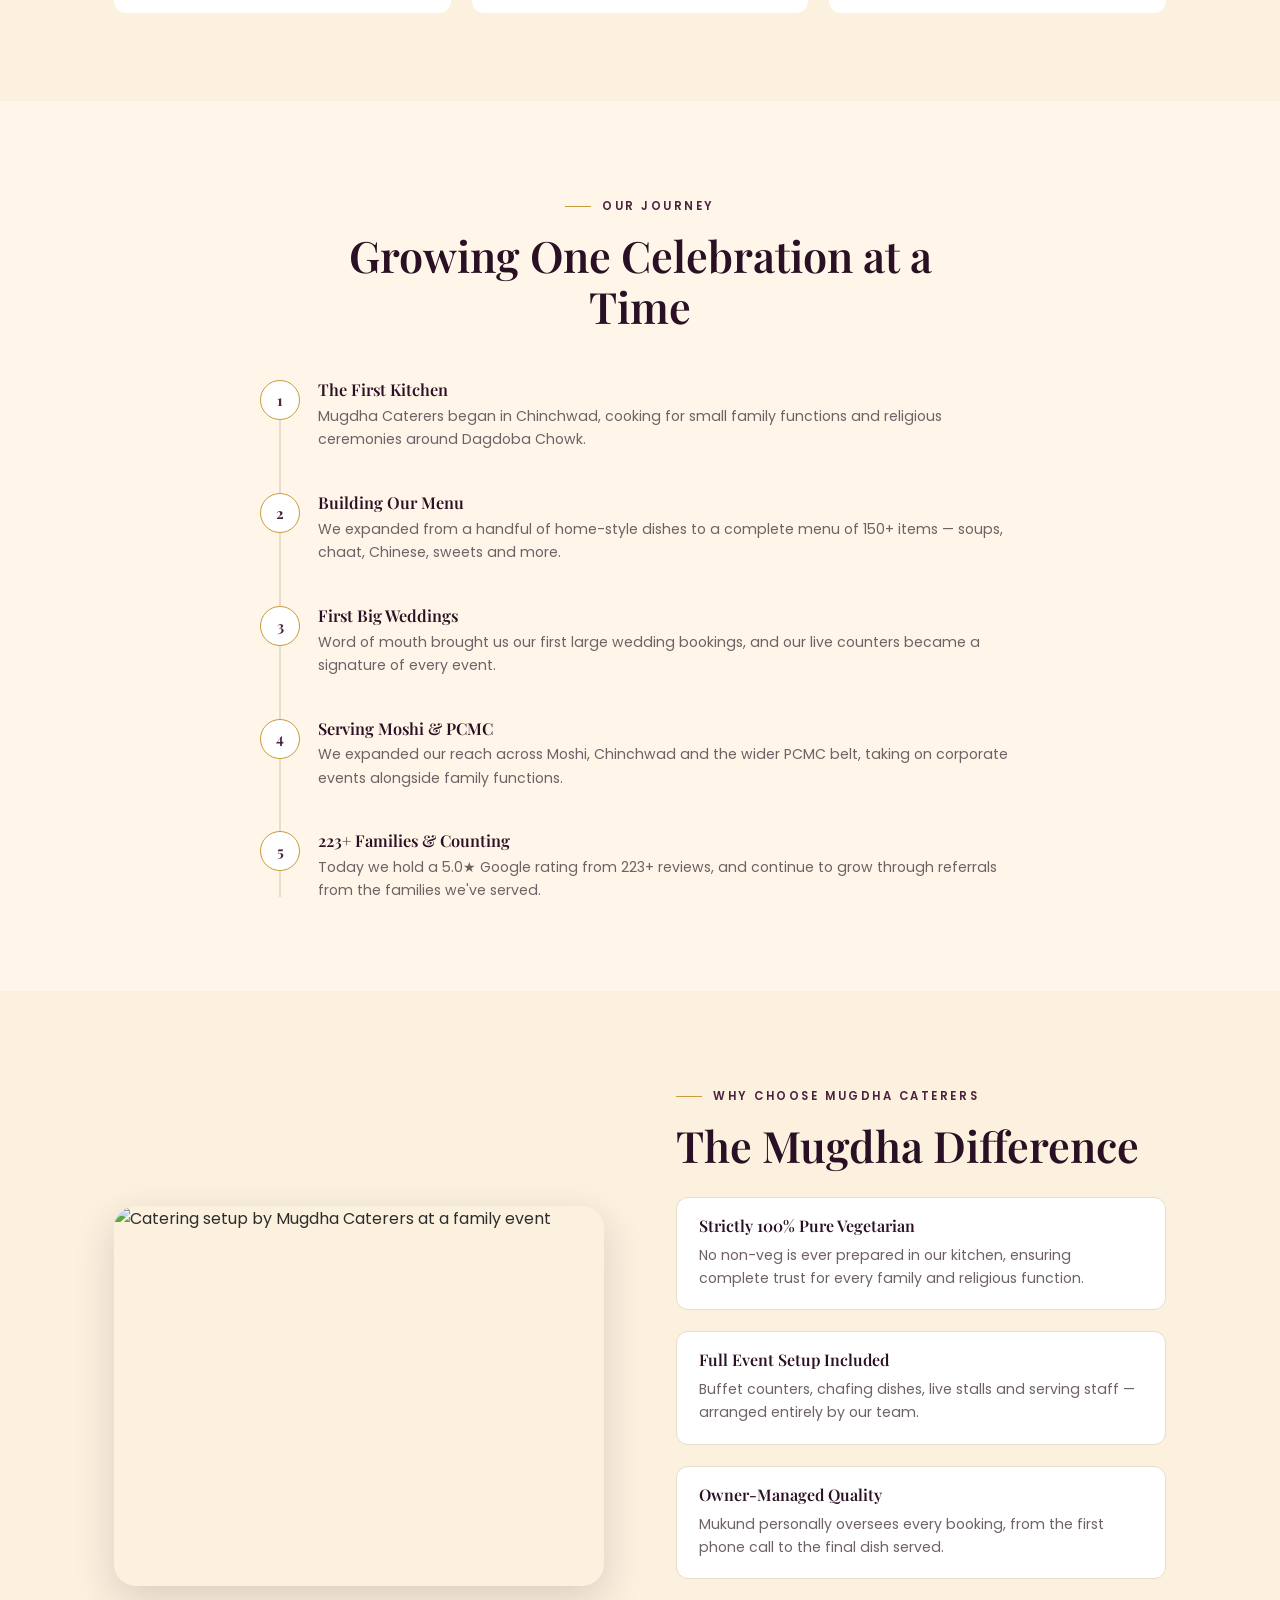
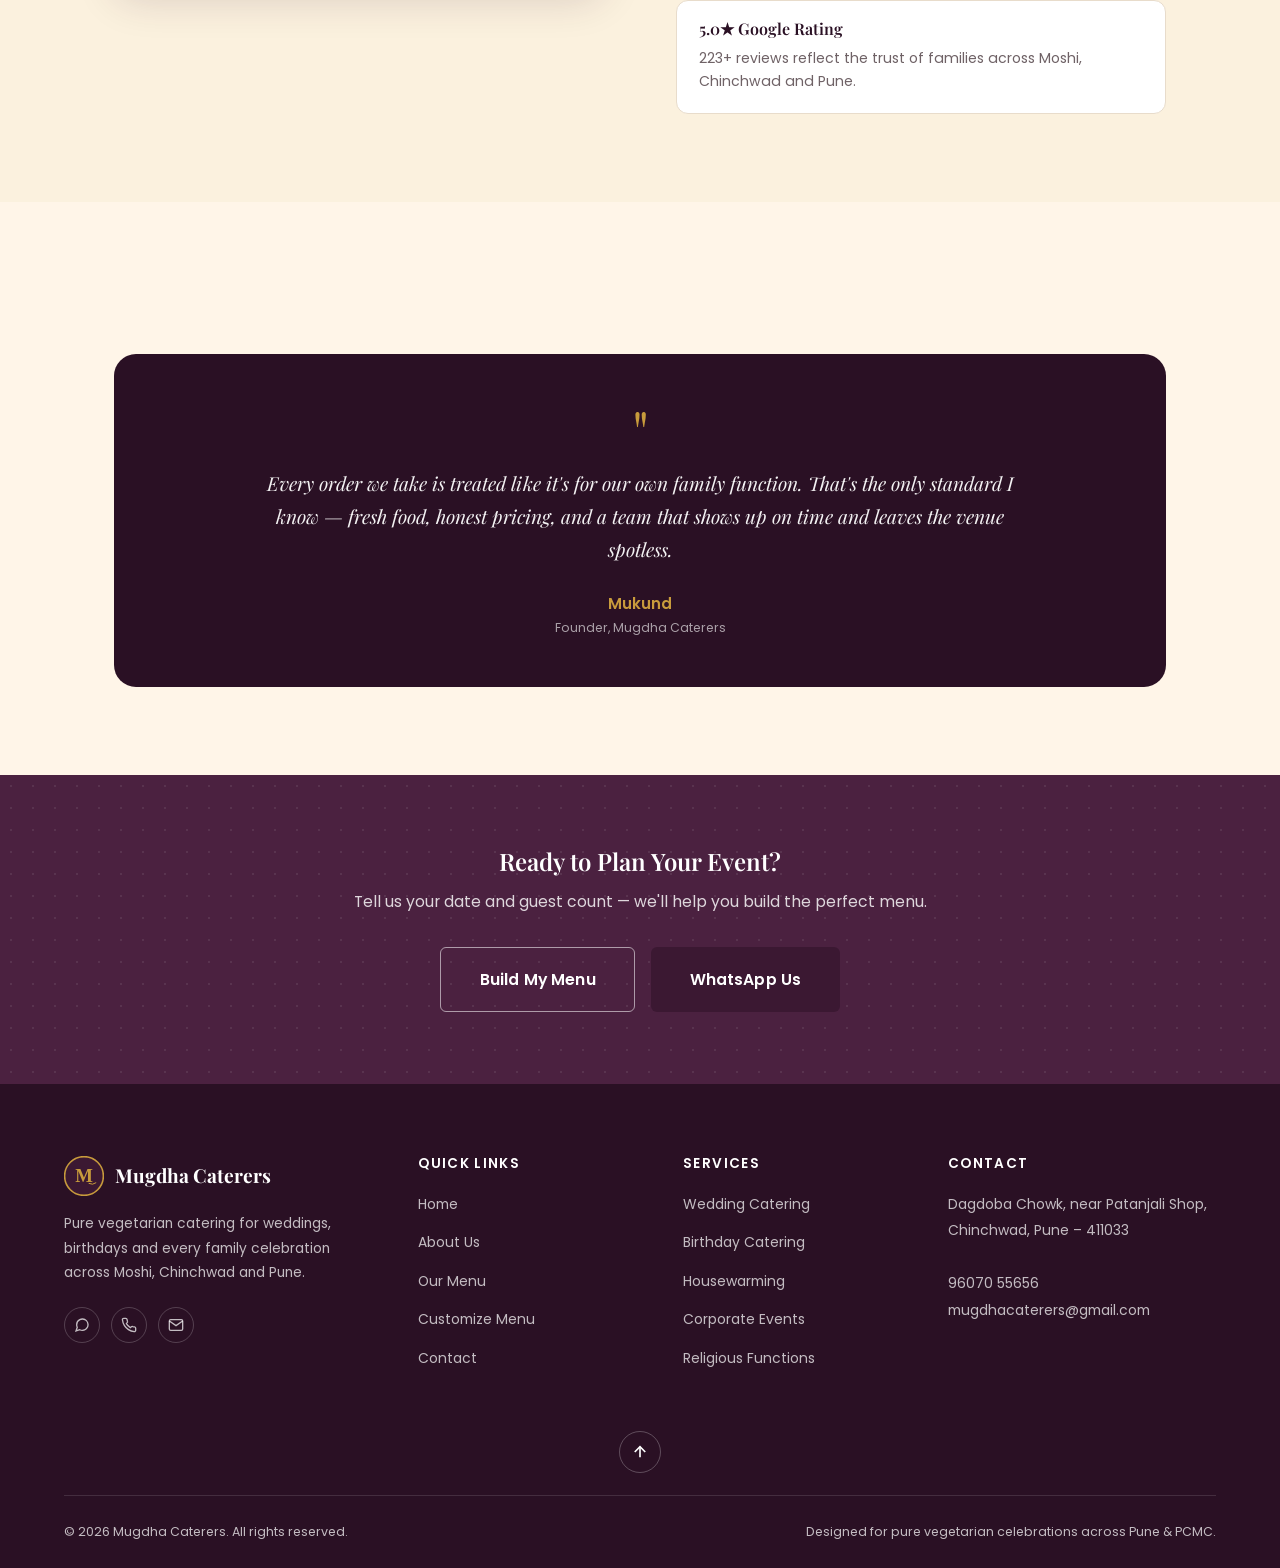
==== commit 45d1600d: "version 2" ====
--- a/about.html
+++ b/about.html
@@ -11,7 +11,7 @@
 <meta property="og:type" content="website" />
 <meta property="og:title" content="About Mugdha Caterers — Pune's Trusted Pure Veg Caterer" />
 <meta property="og:description" content="A family-run pure vegetarian catering kitchen serving Moshi, Chinchwad &amp; Pune since day one." />
-<meta property="og:image" content="about.jpg" />
+<meta property="og:image" content="https://images.unsplash.com/photo-1742281257707-0c7f7e5ca9c6?auto=format&fit=crop&w=1200&h=630&q=80" />
 <meta property="og:url" content="https://mugdhacaterers.in/about.html" />
 <meta name="twitter:card" content="summary_large_image" />
 <script type="application/ld+json">
@@ -28,7 +28,7 @@
 <nav class="site-nav on-dark" id="siteNav">
   <div class="nav-inner">
     <a href="index.html" class="nav-logo">
-      <img src="images/logo-mark.png" alt="Mugdha Caterers logo" width="42" height="42" />
+      <img src="favicon.svg" alt="Mugdha Caterers logo" width="42" height="42" />
       <span class="nav-logo-text">Mugdha Caterers<span>Premium Catering Services</span></span>
     </a>
     <div class="nav-links">
@@ -59,7 +59,7 @@
 
 <!-- PAGE HEAD -->
 <header class="page-head">
-  <div class="page-head-bg"><img src="about.jpg" alt="Mugdha Caterers kitchen team" /></div>
+  <div class="page-head-bg"><img src="https://images.unsplash.com/photo-1711153419402-336ee48f2138?auto=format&fit=crop&w=1800&h=900&q=80" alt="Mugdha Caterers kitchen team" /></div>
   <div class="page-head-content">
     <div class="eyebrow">About Us</div>
     <h1>Our Story, Our Promise</h1>
@@ -73,7 +73,7 @@
   <div class="container">
     <div class="split">
       <div class="split-media">
-        <img src="about.jpg" alt="Mugdha Caterers preparing food for a wedding function" loading="lazy" />
+        <img src="https://images.unsplash.com/photo-1742281257687-092746ad6021?auto=format&fit=crop&w=900&h=760&q=80" alt="Mugdha Caterers preparing food for a wedding function" loading="lazy" />
         <div class="split-badge"><span class="num">223+</span><span class="lbl">5★ Reviews</span></div>
       </div>
       <div class="split-text">
@@ -163,7 +163,7 @@
         </div>
       </div>
       <div class="split-media">
-        <img src="about.jpg" alt="Catering setup by Mugdha Caterers at a family event" loading="lazy" />
+        <img src="https://images.unsplash.com/photo-1742281257707-0c7f7e5ca9c6?auto=format&fit=crop&w=900&h=700&q=80" alt="Catering setup by Mugdha Caterers at a family event" loading="lazy" />
       </div>
     </div>
   </div>
@@ -200,7 +200,7 @@
   <div class="footer-grid">
     <div>
       <a href="index.html" class="footer-brand">
-        <img src="images/logo-mark.png" alt="Mugdha Caterers" width="40" height="40" />
+        <img src="favicon.svg" alt="Mugdha Caterers" width="40" height="40" />
         <span class="footer-brand-text">Mugdha Caterers</span>
       </a>
       <p class="footer-desc">Pure vegetarian catering for weddings, birthdays and every family celebration across Moshi, Chinchwad and Pune.</p>
--- a/style.css
+++ b/style.css
@@ -6,22 +6,25 @@
 
 /* ---------- TOKENS ---------- */
 :root {
-  /* brand palette (fixed) */
-  --navy: #25344F;
-  --navy-deep: #182233;
-  --slate: #617891;
-  --tan: #D5B893;
-  --tan-light: #EFE4D2;
-  --tan-pale: #F6EFE3;
-  --coffee: #6F4D38;
-  --maroon: #632024;
-  --maroon-deep: #481518;
-  --bg: #FAF8F5;
+  /* brand palette — Luxury Plum & Gold identity */
+  --navy: #3B1832;        /* Primary — Luxury Plum */
+  --navy-deep: #2A1024;   /* Deep Plum — dark sections, headings */
+  --slate: #8B7480;       /* muted plum-grey — secondary icon strokes */
+  --tan: #C89B3C;         /* Accent — Luxury Gold */
+  --tan-light: #E7CE94;   /* lighter gold tint */
+  --tan-pale: #FBF1DE;    /* gold-tinted pale section background */
+  --coffee: #A67B2E;      /* darker gold — hover state */
+  --maroon: #4B2140;      /* Primary Hover — slightly lighter plum */
+  --maroon-deep: #200B1B; /* deepest plum — high-contrast text on gold */
+  --bg: #FFF5E8;          /* Background — Luxury Milk */
   --white: #FFFFFF;
-  --text: #2B2B2B;
-  --text-light: #6a6560;
-  --line: #E7DFD2;
+  --text: #2D2D2D;
+  --text-light: #6f6266;
+  --line: #E8DCCB;        /* Border — warm gold-cream */
   --veg: #2F7A42;
+  --error: #A93B3B;
+  --error-bg: #FBEBEB;
+  --error-deep: #6E2222;
 
   /* type */
   --font-h: 'Playfair Display', 'Georgia', serif;
@@ -31,9 +34,9 @@
   --r-sm: 6px;
   --r-md: 12px;
   --r-lg: 22px;
-  --shadow-sm: 0 2px 14px rgba(37, 52, 79, 0.08);
-  --shadow-md: 0 14px 40px rgba(37, 52, 79, 0.14);
-  --shadow-lg: 0 24px 60px rgba(24, 34, 51, 0.22);
+  --shadow-sm: 0 2px 14px rgba(59, 24, 50, 0.09);
+  --shadow-md: 0 14px 40px rgba(59, 24, 50, 0.16);
+  --shadow-lg: 0 24px 60px rgba(42, 16, 36, 0.26);
   --t: 0.28s cubic-bezier(.4,0,.2,1);
 }
 
@@ -95,13 +98,13 @@
 }
 .btn svg { width: 18px; height: 18px; flex-shrink: 0; }
 .btn-navy { background: var(--navy); color: var(--white); }
-.btn-navy:hover { background: var(--navy-deep); transform: translateY(-2px); box-shadow: var(--shadow-md); }
-.btn-maroon { background: var(--maroon); color: var(--white); }
-.btn-maroon:hover { background: var(--maroon-deep); transform: translateY(-2px); box-shadow: var(--shadow-md); }
+.btn-navy:hover { background: var(--maroon); transform: translateY(-2px); box-shadow: var(--shadow-md); }
+.btn-maroon { background: var(--tan); color: var(--navy-deep); }
+.btn-maroon:hover { background: var(--coffee); color: var(--white); transform: translateY(-2px); box-shadow: var(--shadow-md); }
 .btn-outline { background: transparent; color: var(--white); border: 1.5px solid rgba(255,255,255,0.55); }
-.btn-outline:hover { background: rgba(255,255,255,0.12); border-color: var(--white); }
+.btn-outline:hover { background: rgba(255,255,255,0.12); border-color: var(--tan); color: var(--tan); }
 .btn-ghost { background: transparent; color: var(--navy); border: 1.5px solid var(--line); }
-.btn-ghost:hover { border-color: var(--navy); background: var(--tan-pale); }
+.btn-ghost:hover { border-color: var(--tan); background: var(--tan-pale); }
 .btn-wa { background: #25913f; color: var(--white); }
 .btn-wa:hover { background: #1f7a35; transform: translateY(-2px); box-shadow: var(--shadow-md); }
 .btn-block { width: 100%; }
@@ -217,7 +220,7 @@
 .hero-bg img { width: 100%; height: 100%; object-fit: cover; }
 .hero-bg::after {
   content: ''; position: absolute; inset: 0;
-  background: linear-gradient(180deg, rgba(24,34,51,0.82) 0%, rgba(24,34,51,0.72) 45%, rgba(37,52,79,0.88) 100%);
+  background: linear-gradient(180deg, rgba(42,16,36,0.85) 0%, rgba(42,16,36,0.74) 45%, rgba(59,24,50,0.9) 100%);
 }
 .hero-content { position: relative; z-index: 2; max-width: 780px; }
 .hero-mark { width: 82px; height: 82px; margin: 0 auto 1.6rem; }
@@ -287,7 +290,7 @@
 }
 .event-card img { width: 100%; height: 100%; object-fit: cover; transition: transform 0.6s ease; }
 .event-card:hover img { transform: scale(1.08); }
-.event-card::after { content: ''; position: absolute; inset: 0; background: linear-gradient(180deg, transparent 45%, rgba(24,34,51,0.88) 100%); }
+.event-card::after { content: ''; position: absolute; inset: 0; background: linear-gradient(180deg, transparent 45%, rgba(42,16,36,0.9) 100%); }
 .event-card span { position: absolute; left: 0.9rem; bottom: 0.9rem; z-index: 2; color: var(--white); font-family: var(--font-h); font-size: 1.02rem; font-weight: 600; }
 @media (min-width: 640px) { .events-grid { grid-template-columns: repeat(3, 1fr); } }
 @media (min-width: 980px) { .events-grid { grid-template-columns: repeat(4, 1fr); } }
@@ -401,9 +404,18 @@
 .page-head {
   position: relative; margin-top: 76px; padding: 6rem 5% 4.5rem; text-align: center; overflow: hidden;
 }
-.page-head-bg { position: absolute; inset: 0; z-index: 0; }
-.page-head-bg img { width: 100%; height: 100%; object-fit: cover; }
-.page-head-bg::after { content: ''; position: absolute; inset: 0; background: linear-gradient(180deg, rgba(24,34,51,0.86), rgba(37,52,79,0.9)); }
+.page-head-bg{
+    position: absolute;
+    inset: 0;
+    width: 100%;
+    height: 100%;
+}
+.page-head-bg img{
+    width: 100%;
+    height: 100%;
+    object-fit: cover;
+}
+.page-head-bg::after { content: ''; position: absolute; inset: 0; background: linear-gradient(180deg, rgba(42,16,36,0.88), rgba(59,24,50,0.92)); }
 .page-head-content { position: relative; z-index: 2; max-width: 640px; margin: 0 auto; }
 .page-head .eyebrow { justify-content: center; color: var(--tan); }
 .page-head h1 { color: var(--white); font-size: clamp(2rem, 5vw, 3.1rem); }
@@ -494,23 +506,23 @@
 .form-row { display: grid; grid-template-columns: 1fr; gap: 1.1rem; margin-bottom: 1.1rem; }
 @media (min-width: 620px) { .form-row.two { grid-template-columns: 1fr 1fr; } .form-row.three { grid-template-columns: 1fr 1fr 1fr; } }
 .form-group label { display: block; font-size: 0.8rem; font-weight: 600; color: var(--navy-deep); margin-bottom: 0.5rem; }
-.form-group .req { color: var(--maroon); }
+.form-group .req { color: var(--error); }
 .form-group input, .form-group select, .form-group textarea {
   width: 100%; padding: 0.85rem 1rem; border: 1.5px solid var(--line); border-radius: var(--r-sm);
   background: var(--bg); color: var(--text); transition: var(--t);
 }
-.form-group input:focus, .form-group select:focus, .form-group textarea:focus { border-color: var(--navy); background: var(--white); }
-.form-group.has-error input, .form-group.has-error select { border-color: var(--maroon); background: #fdf2f2; }
+.form-group input:focus, .form-group select:focus, .form-group textarea:focus { border-color: var(--tan); background: var(--white); box-shadow: 0 0 0 3px rgba(200,155,60,0.16); }
+.form-group.has-error input, .form-group.has-error select { border-color: var(--error); background: var(--error-bg); }
 textarea { resize: vertical; min-height: 90px; }
 
 .error-banner {
-  display: none; background: #fdf2f2; border: 1px solid var(--maroon); color: var(--maroon-deep);
+  display: none; background: var(--error-bg); border: 1px solid var(--error); color: var(--error-deep);
   border-radius: var(--r-sm); padding: 0.9rem 1.1rem; font-size: 0.85rem; margin-bottom: 1.3rem; font-weight: 500;
 }
 
 .cz-search { position: relative; margin-bottom: 1.2rem; }
 .cz-search input { width: 100%; padding: 0.85rem 1rem 0.85rem 2.7rem; border: 1.5px solid var(--line); border-radius: var(--r-sm); background: var(--bg); }
-.cz-search input:focus { border-color: var(--navy); background: var(--white); }
+.cz-search input:focus { border-color: var(--tan); background: var(--white); box-shadow: 0 0 0 3px rgba(200,155,60,0.16); }
 .cz-search svg { position: absolute; left: 1rem; top: 50%; transform: translateY(-50%); width: 17px; height: 17px; stroke: var(--slate); fill: none; stroke-width: 2; }
 
 .cz-bulk-actions { display: flex; gap: 0.7rem; margin-bottom: 1.4rem; flex-wrap: wrap; }
@@ -565,7 +577,7 @@
 
 .success-overlay {
   position: fixed; inset: 0; z-index: 1200; display: flex; align-items: center; justify-content: center;
-  background: rgba(24,34,51,0.55); opacity: 0; pointer-events: none; transition: opacity 0.3s ease; padding: 5%;
+  background: rgba(42,16,36,0.6); opacity: 0; pointer-events: none; transition: opacity 0.3s ease; padding: 5%;
 }
 .success-overlay.is-visible { opacity: 1; pointer-events: auto; }
 .success-card { background: var(--white); border-radius: var(--r-lg); padding: 2.6rem 2rem; text-align: center; max-width: 380px; box-shadow: var(--shadow-lg); }
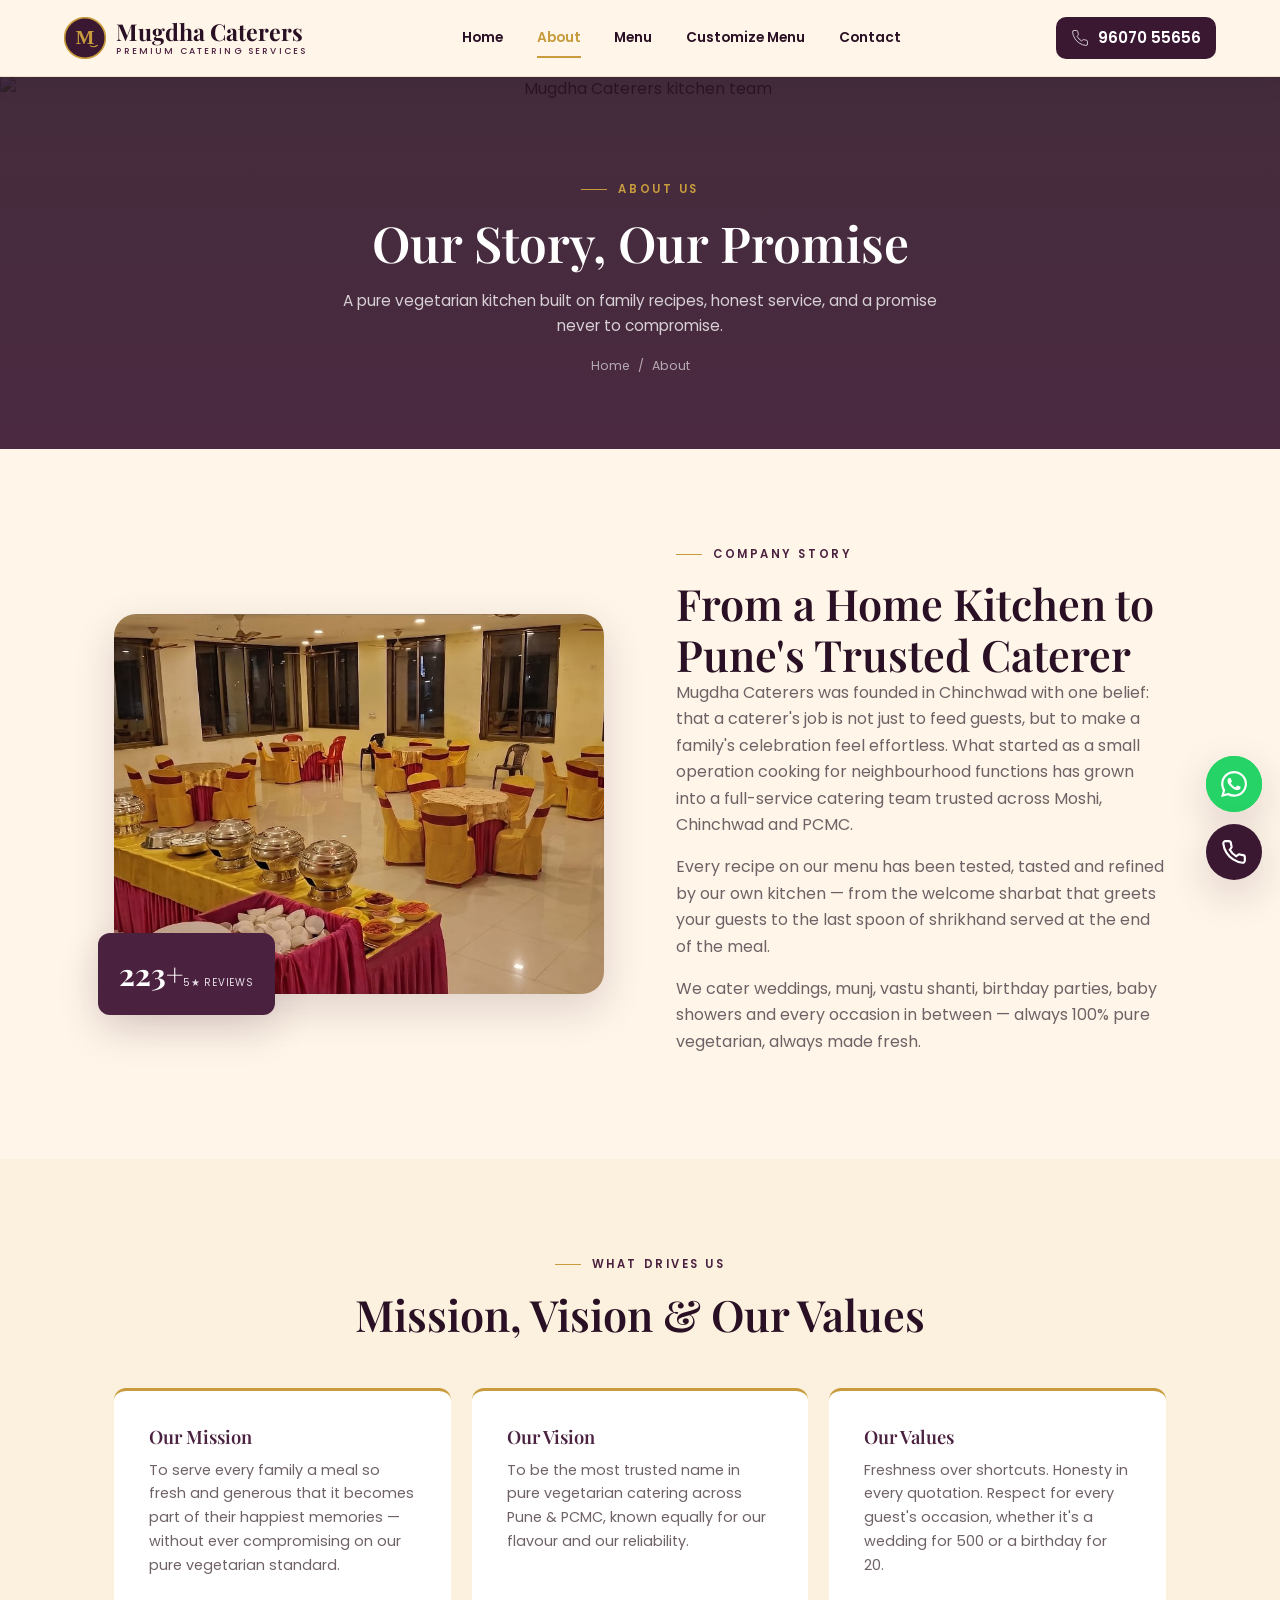
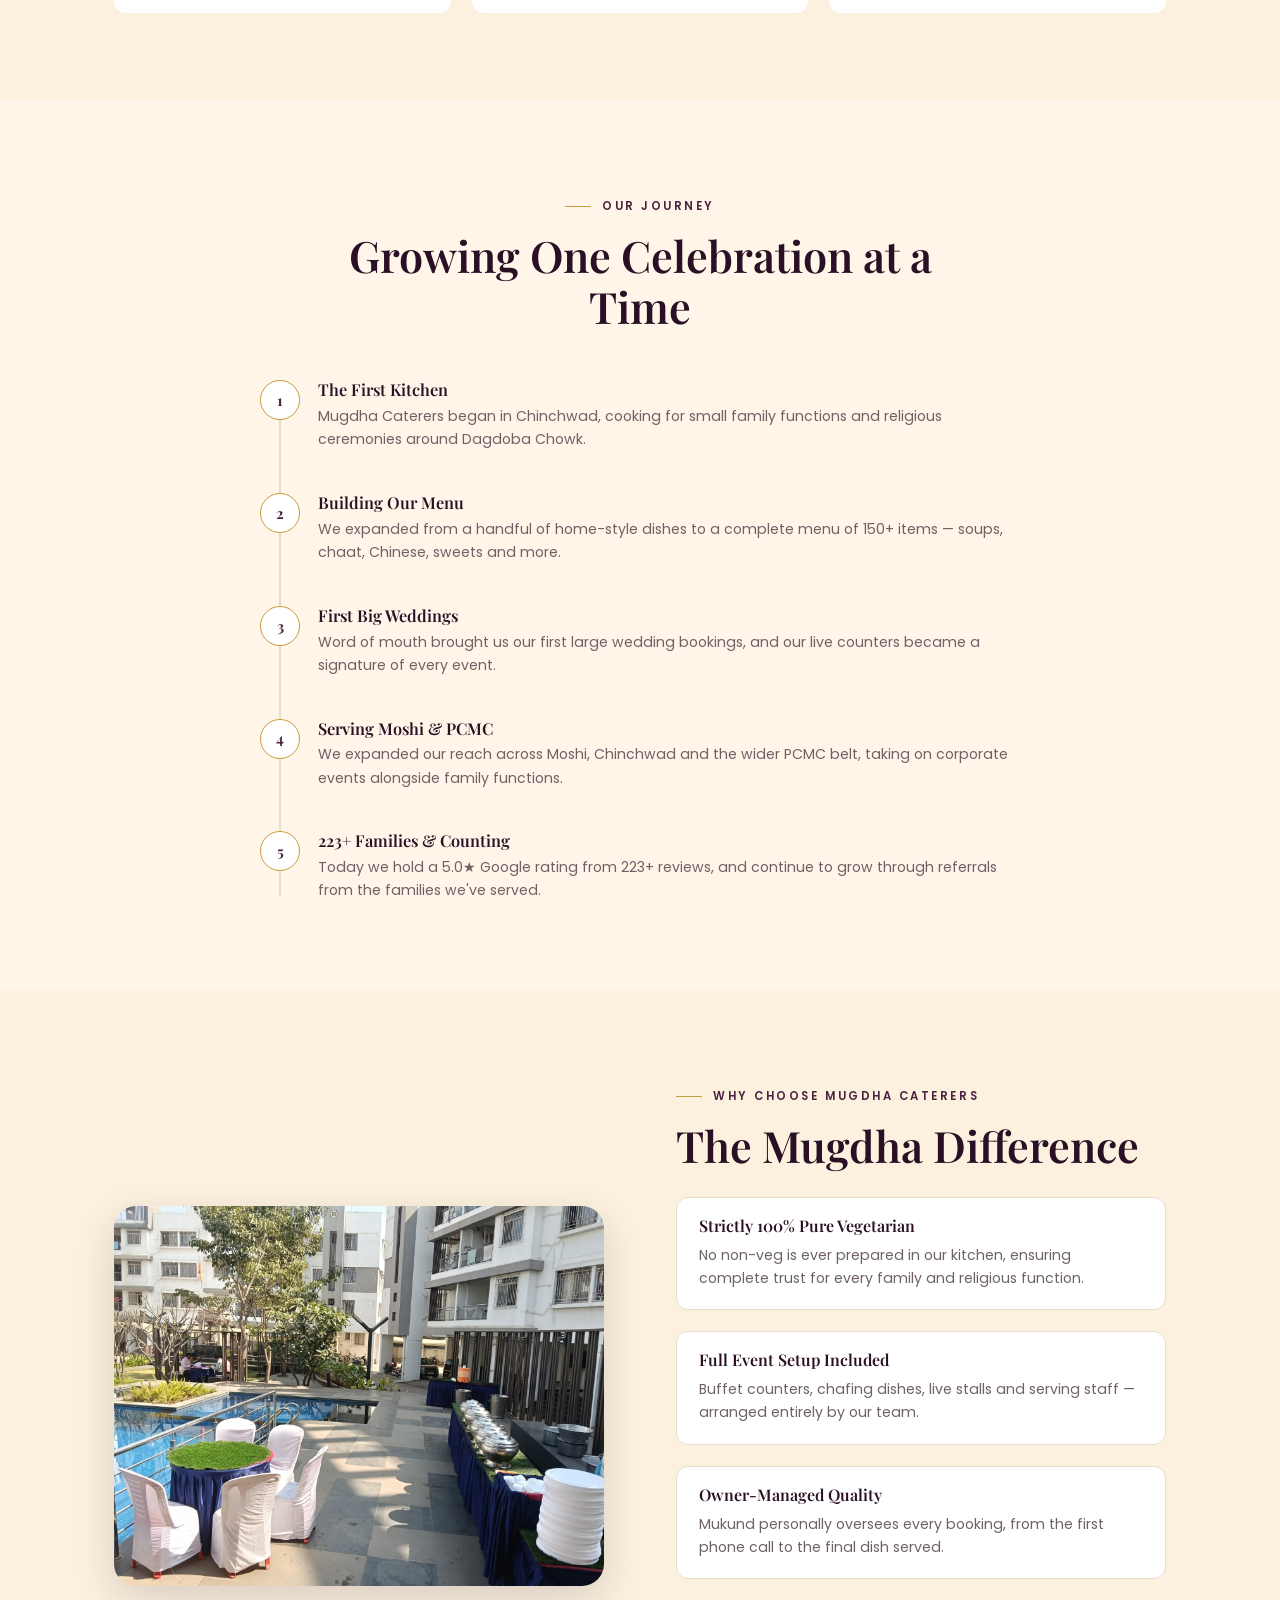
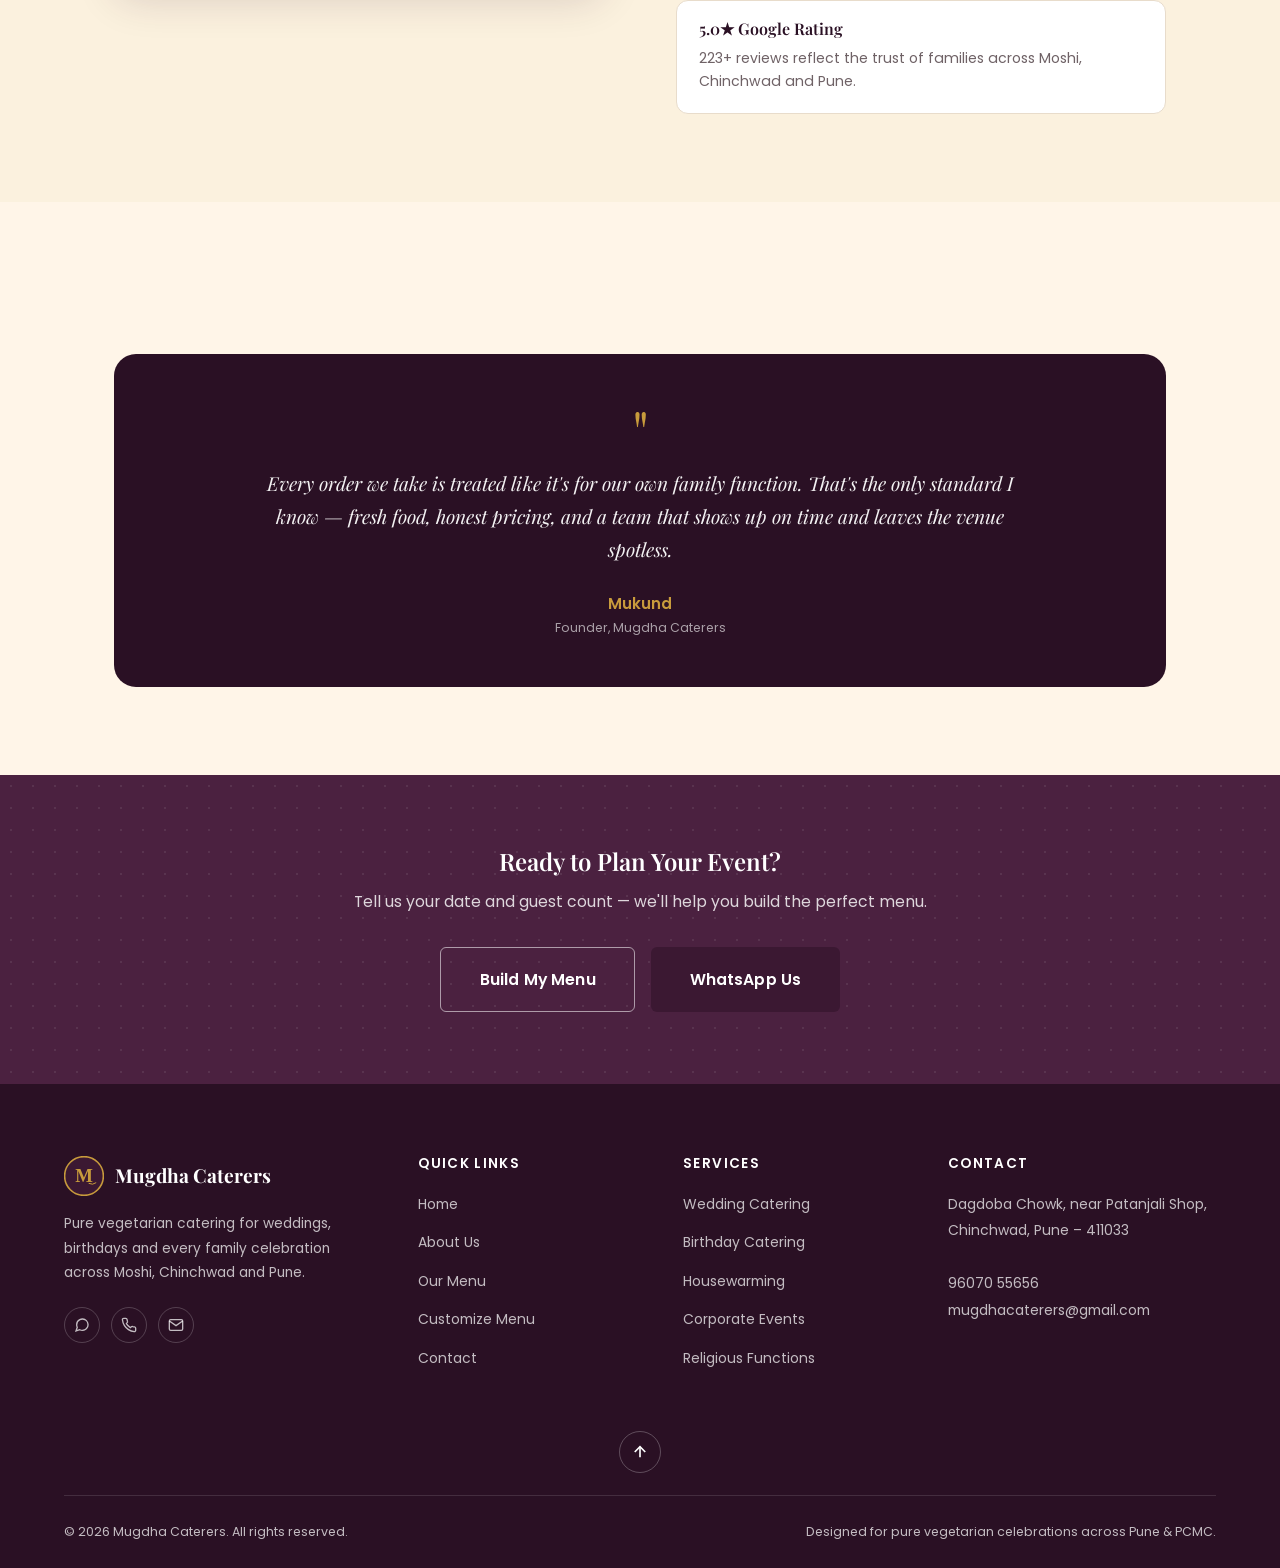
==== commit 1a9068e2: "final version" ====
--- a/about.html
+++ b/about.html
@@ -73,7 +73,7 @@
   <div class="container">
     <div class="split">
       <div class="split-media">
-        <img src="https://images.unsplash.com/photo-1742281257687-092746ad6021?auto=format&fit=crop&w=900&h=760&q=80" alt="Mugdha Caterers preparing food for a wedding function" loading="lazy" />
+        <img src="image 1.jpeg" alt="Mugdha Caterers preparing food for a wedding function" loading="lazy" />
         <div class="split-badge"><span class="num">223+</span><span class="lbl">5★ Reviews</span></div>
       </div>
       <div class="split-text">
@@ -163,7 +163,7 @@
         </div>
       </div>
       <div class="split-media">
-        <img src="https://images.unsplash.com/photo-1742281257707-0c7f7e5ca9c6?auto=format&fit=crop&w=900&h=700&q=80" alt="Catering setup by Mugdha Caterers at a family event" loading="lazy" />
+        <img src="image 5.jpeg" alt="Catering setup by Mugdha Caterers at a family event" loading="lazy" />
       </div>
     </div>
   </div>
--- a/style.css
+++ b/style.css
@@ -112,10 +112,22 @@
 .btn[disabled] { opacity: 0.65; cursor: not-allowed; transform: none !important; }
 
 /* ---------- NAVIGATION ---------- */
-.site-nav {
-  position: fixed; top: 0; left: 0; right: 0; z-index: 900;
-  background: rgba(250, 248, 245, 0.0);
-  transition: var(--t);
+.site-nav{
+    position:fixed;
+    top:0;
+    left:0;
+    right:0;
+    z-index:900;
+
+    background:rgba(255,245,232,.94);
+    backdrop-filter:blur(16px);
+    -webkit-backdrop-filter:blur(16px);
+
+    border-bottom:1px solid rgba(200,155,60,.15);
+
+    box-shadow:0 6px 24px rgba(0,0,0,.08);
+
+    transition:var(--t);
 }
 .site-nav.scrolled, .site-nav.solid {
   background: rgba(250, 248, 245, 0.97);
@@ -129,42 +141,59 @@
 }
 .nav-logo { display: flex; align-items: center; gap: 0.65rem; }
 .nav-logo img { height: 42px; width: auto; }
-.nav-logo-text { font-family: var(--font-h); font-size: 1.28rem; font-weight: 700; color: var(--navy-deep); line-height: 1; }
+.nav-logo-text { font-family: var(--font-h); font-size: 1.45rem; font-weight: 700; color: var(--navy-deep); line-height: 1; }
 .nav-logo-text span { display: block; font-family: var(--font-b); font-size: 0.56rem; font-weight: 500; letter-spacing: 0.24em; color: var(--maroon); text-transform: uppercase; margin-top: 3px; }
-.site-nav.on-dark .nav-logo-text { color: var(--white); }
-.site-nav.on-dark.scrolled .nav-logo-text { color: var(--navy-deep); }
 
 .nav-links { display: none; align-items: center; gap: 2.1rem; }
 .nav-links a {
-  font-size: 0.86rem; font-weight: 500; color: var(--navy-deep);
+  font-size: 0.86rem; font-weight: 600; color: var(--navy-deep);
   position: relative; padding: 0.4rem 0;
 }
-.site-nav.on-dark:not(.scrolled) .nav-links a { color: rgba(255,255,255,0.92); }
 .nav-links a::after {
   content: ''; position: absolute; left: 0; bottom: -2px; height: 2px; width: 0;
-  background: var(--maroon); transition: var(--t);
+  background: var(--tan); transition: var(--t);
 }
 .nav-links a:hover::after, .nav-links a.active::after { width: 100%; }
-.nav-links a.active { color: var(--maroon); }
+.nav-links a.active { color: var(--tan); }
 .site-nav.on-dark:not(.scrolled) .nav-links a.active { color: var(--tan); }
 
 .nav-cta { display: none; align-items: center; gap: 0.9rem; }
-.nav-call {
-  display: flex; align-items: center; gap: 0.5rem;
-  font-size: 0.84rem; font-weight: 600; color: var(--navy-deep);
-  border: 1.5px solid var(--line); border-radius: var(--r-sm); padding: 0.6rem 1.05rem;
-  transition: var(--t);
-}
-.nav-call:hover { border-color: var(--navy); background: var(--tan-pale); }
-.nav-call svg { width: 16px; height: 16px; stroke: var(--maroon); fill: none; stroke-width: 2; }
-.site-nav.on-dark:not(.scrolled) .nav-call { color: var(--white); border-color: rgba(255,255,255,0.4); }
-
+.nav-call{
+    display:flex;
+    align-items:center;
+    gap:.55rem;
+
+    padding:.55rem .95rem;
+
+    background:#3B1832;
+    color:#fff;
+
+    border-radius:10px;
+    text-decoration:none;
+
+    font-size:.95rem;
+    font-weight:600;
+
+    transition:.3s ease;
+}
+
+.nav-call:hover{
+    background:#4B2140;
+    transform:translateY(-2px);
+}
+
+.nav-call svg{
+    width:18px;
+    height:18px;
+    stroke:#ffffff;
+    fill:none;
+    flex-shrink:0;
+}
 .nav-toggle {
   display: flex; flex-direction: column; justify-content: center; gap: 5px;
   width: 42px; height: 42px; align-items: center; z-index: 950;
 }
 .nav-toggle span { width: 22px; height: 2px; background: var(--navy-deep); border-radius: 2px; transition: var(--t); }
-.site-nav.on-dark:not(.scrolled) .nav-toggle span { background: var(--white); }
 .nav-toggle.open span:nth-child(1) { transform: translateY(7px) rotate(45deg); }
 .nav-toggle.open span:nth-child(2) { opacity: 0; }
 .nav-toggle.open span:nth-child(3) { transform: translateY(-7px) rotate(-45deg); }
@@ -463,10 +492,24 @@
 .menu-cat-head {
   width: 100%; display: flex; align-items: center; gap: 1.1rem; padding: 1.3rem 1.4rem; text-align: left;
 }
-.menu-cat-icon {
-  width: 48px; height: 48px; border-radius: 50%; background: var(--tan-pale); flex-shrink: 0;
-  display: flex; align-items: center; justify-content: center; color: var(--maroon);
-  border: 1px dashed var(--tan);
+.menu-cat-icon{
+    width:70px;
+    height:70px;
+    border-radius:50%;
+    overflow:hidden;
+    border:3px solid #C89B3C;
+    box-shadow:0 8px 20px rgba(0,0,0,.12);
+}
+
+.menu-cat-icon img{
+    width:100%;
+    height:100%;
+    object-fit:cover;
+    transition:.3s;
+}
+
+.menu-cat-card:hover .menu-cat-icon img{
+    transform:scale(1.08);
 }
 .menu-cat-icon svg { width: 22px; height: 22px; stroke: currentColor; fill: none; stroke-width: 1.7; stroke-linecap: round; stroke-linejoin: round; }
 .menu-cat-title { flex: 1; }
@@ -608,3 +651,65 @@
 .mt-lg { margin-top: 3rem; }
 .form-success-msg { display: none; background: #e8f5ea; border: 1px solid var(--veg); color: #1c5028; padding: 0.9rem 1.1rem; border-radius: var(--r-sm); font-size: 0.85rem; margin-bottom: 1.2rem; }
 .form-success-msg.visible { display: block; }
+
+@media (max-width:768px){
+
+.nav-logo img{
+    height:48px;
+}
+
+.nav-logo-text{
+    font-size:1.15rem;
+}
+
+.nav-logo-text span{
+    font-size:.58rem;
+    letter-spacing:.22em;
+}
+
+}
+
+/* Mobile Menu Call Button */
+.mobile-menu .nav-call,
+.mobile-nav .nav-call {
+
+    display: flex;
+    align-items: center;
+    justify-content: center;
+    gap: 10px;
+
+    width: 100%;
+
+    background: #3B1832;
+    color: #FFFFFF !important;
+
+    padding: 14px 18px;
+
+    border-radius: 12px;
+
+    text-decoration: none;
+
+    font-weight: 600;
+
+    border: none;
+}
+
+.mobile-menu .nav-call i,
+.mobile-menu .nav-call svg,
+.mobile-nav .nav-call i,
+.mobile-nav .nav-call svg {
+
+    color: #FFFFFF !important;
+    stroke: #FFFFFF !important;
+
+    width: 18px;
+    height: 18px;
+
+    flex-shrink: 0;
+}
+
+.mobile-menu .nav-call span,
+.mobile-nav .nav-call span {
+
+    color: #FFFFFF !important;
+}
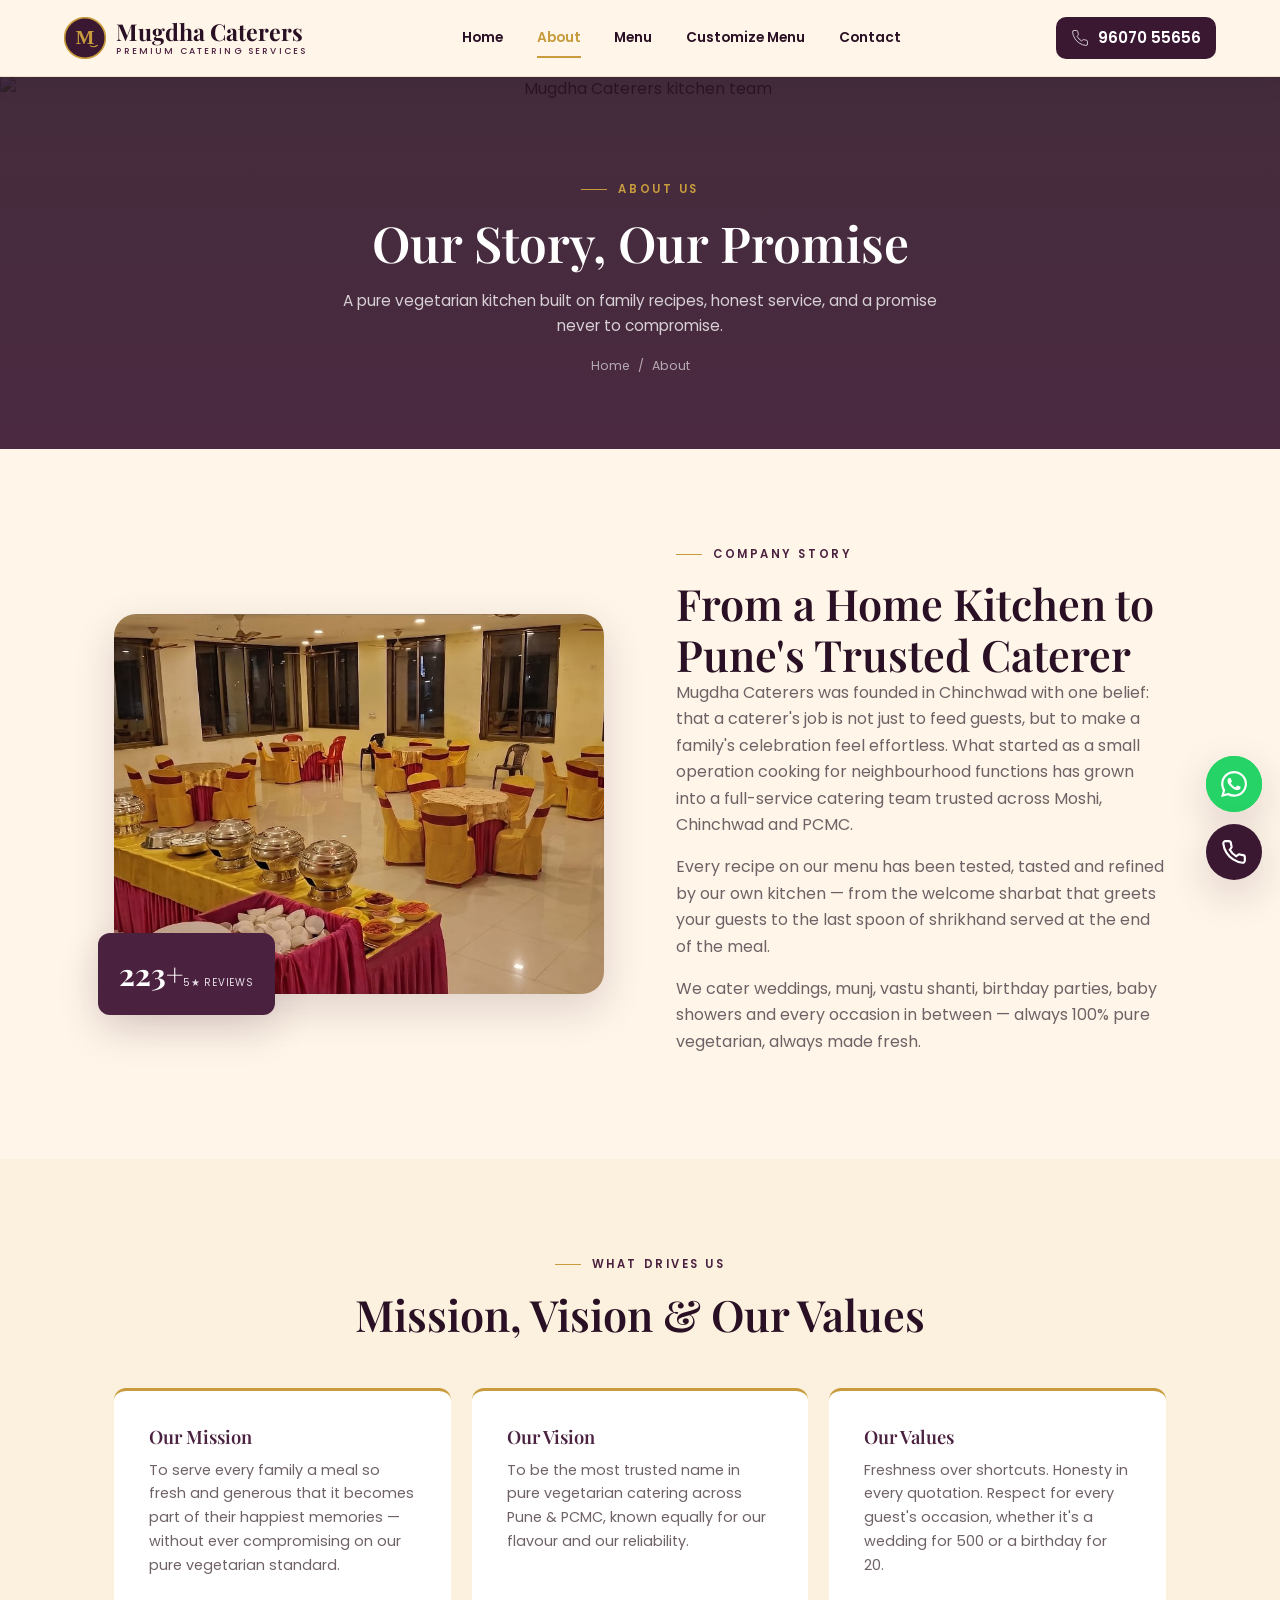
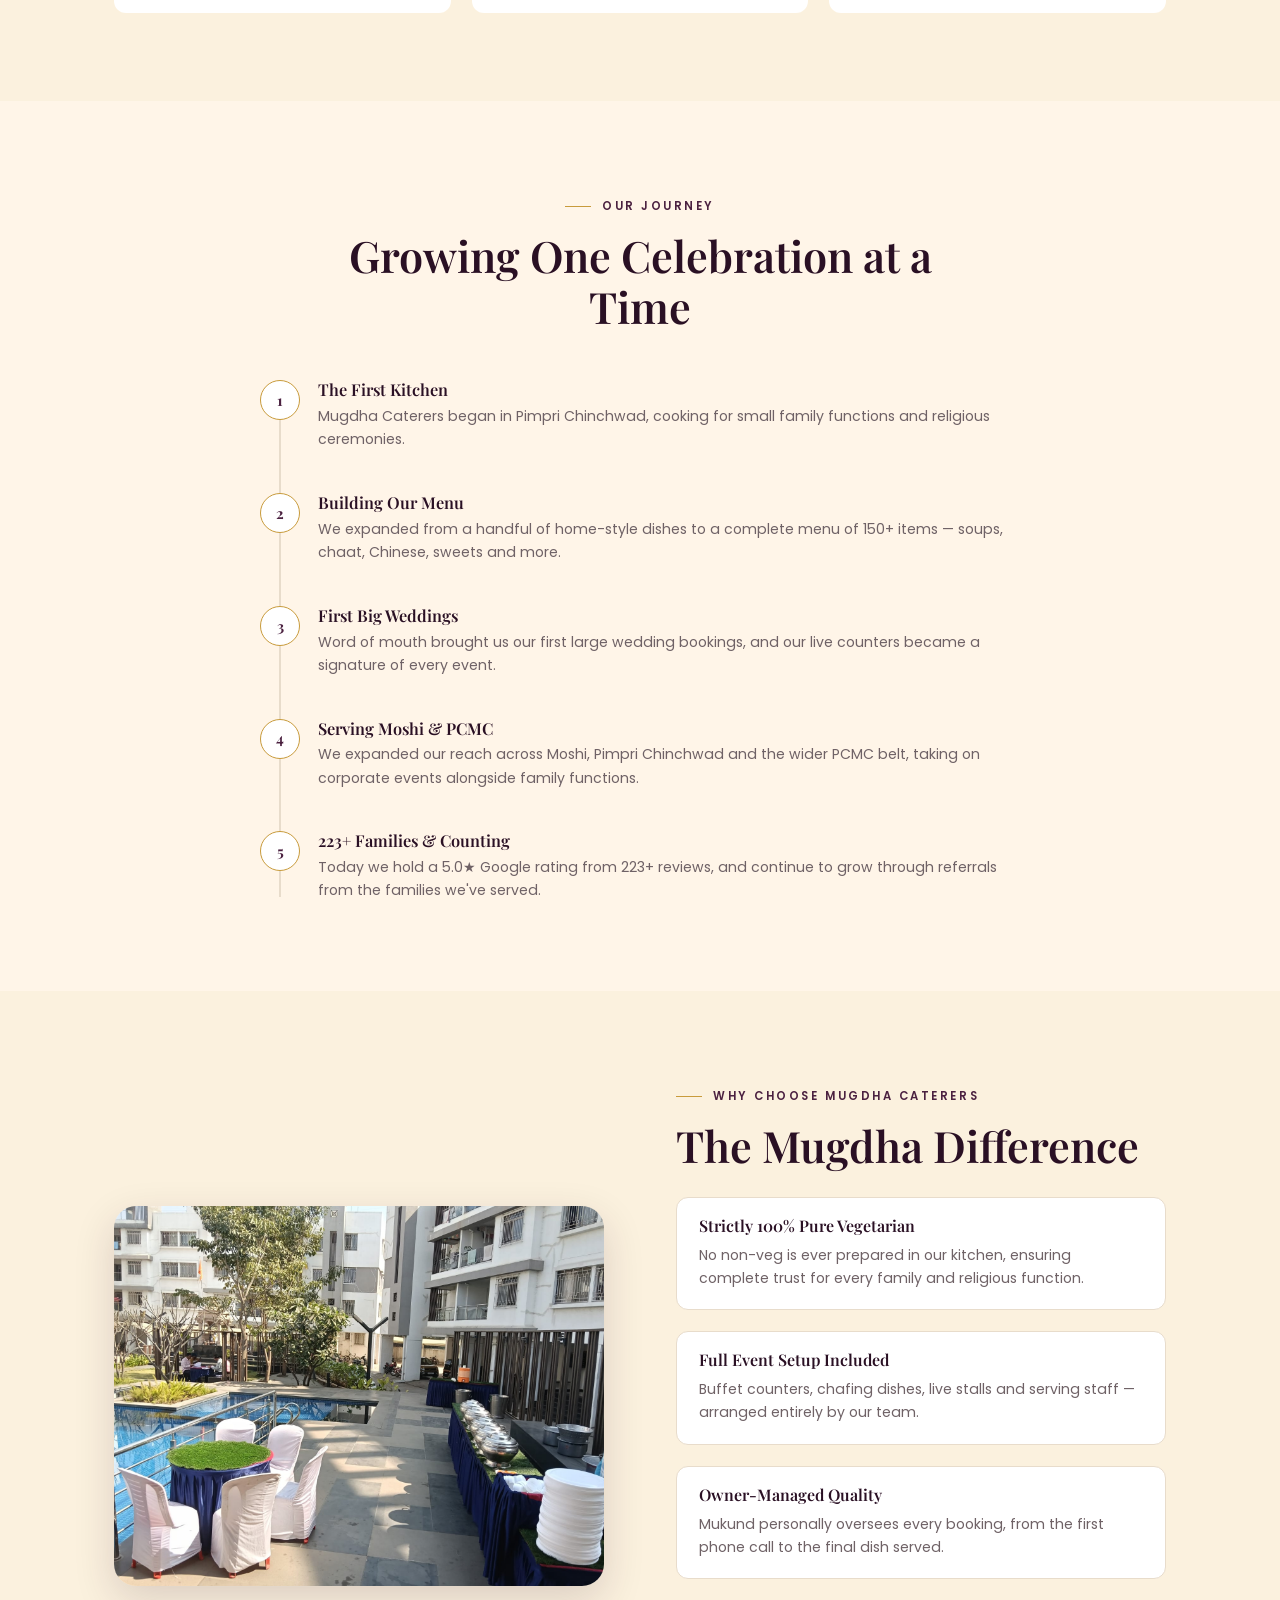
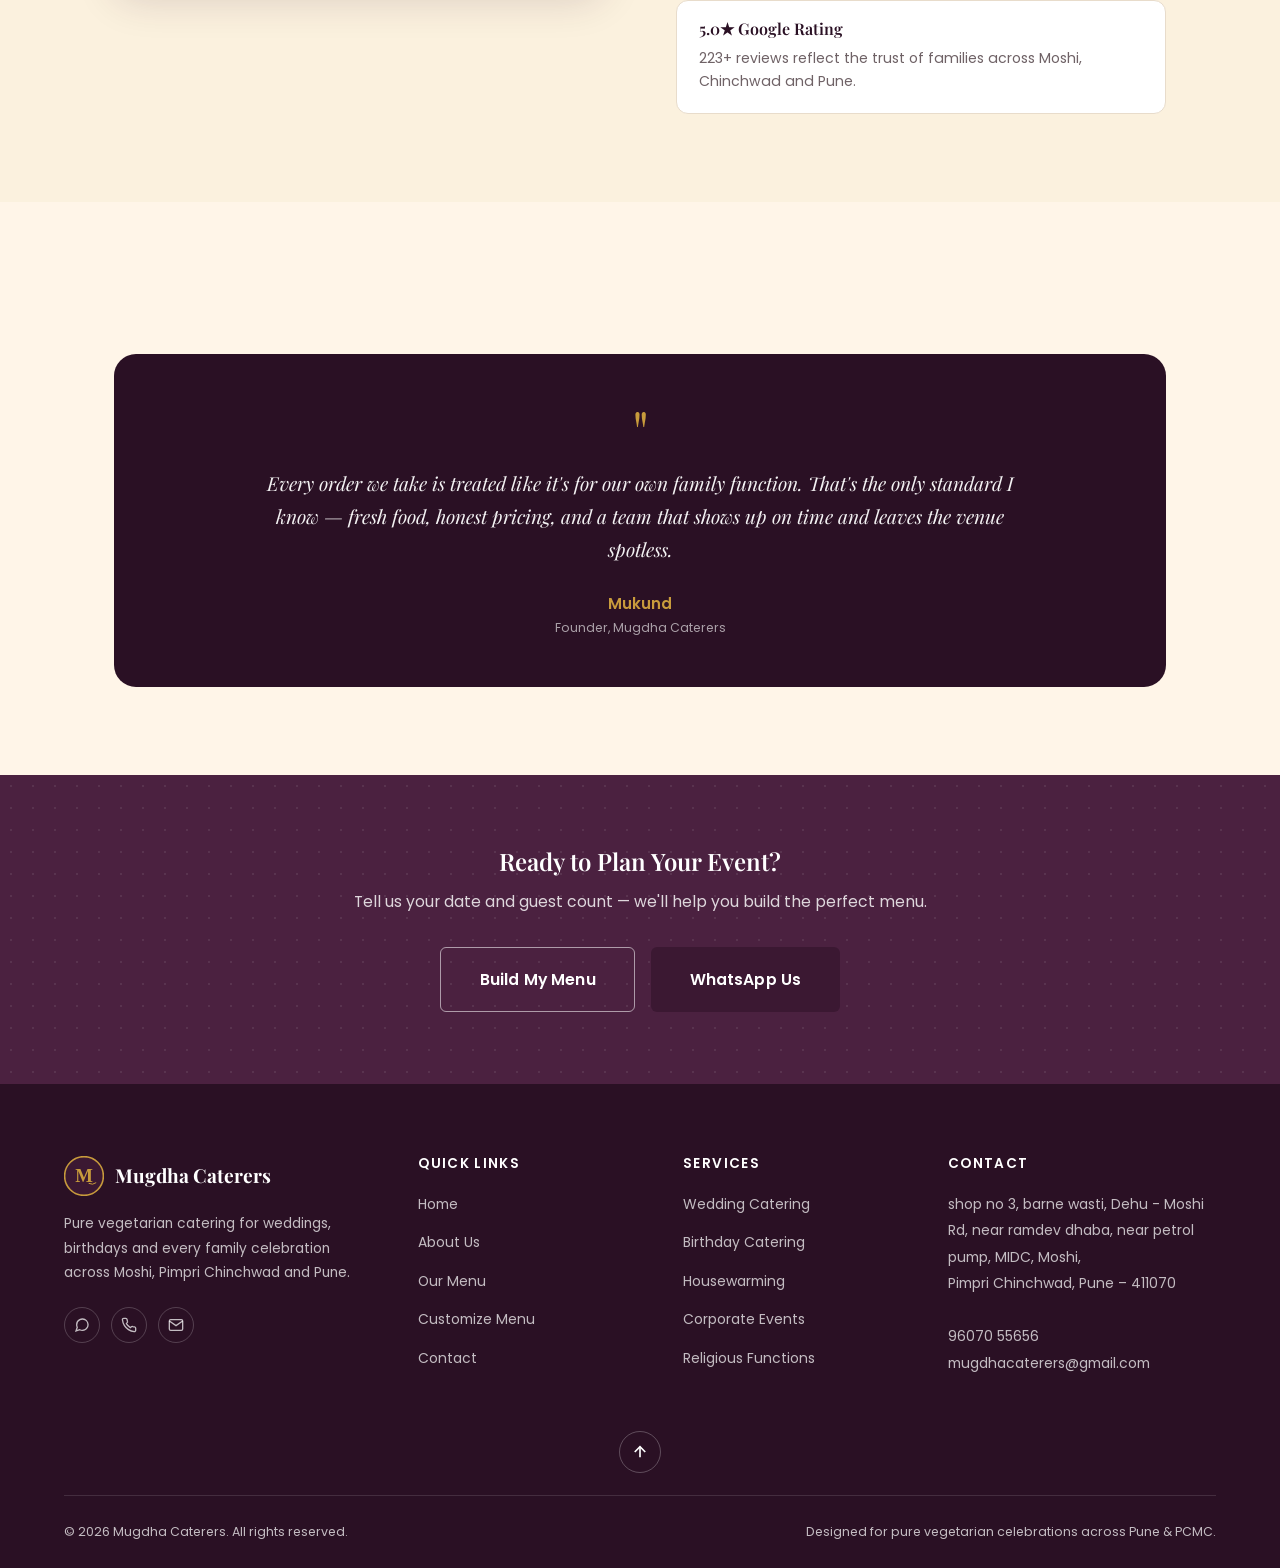
==== commit 9ba91f33: "final" ====
--- a/about.html
+++ b/about.html
@@ -10,12 +10,12 @@
 <link rel="canonical" href="https://mugdhacaterers.in/about.html" />
 <meta property="og:type" content="website" />
 <meta property="og:title" content="About Mugdha Caterers — Pune's Trusted Pure Veg Caterer" />
-<meta property="og:description" content="A family-run pure vegetarian catering kitchen serving Moshi, Chinchwad &amp; Pune since day one." />
+<meta property="og:description" content="A family-run pure vegetarian catering kitchen serving Moshi,Pimpri Chinchwad &amp; Pune since day one." />
 <meta property="og:image" content="https://images.unsplash.com/photo-1742281257707-0c7f7e5ca9c6?auto=format&fit=crop&w=1200&h=630&q=80" />
 <meta property="og:url" content="https://mugdhacaterers.in/about.html" />
 <meta name="twitter:card" content="summary_large_image" />
 <script type="application/ld+json">
-{"@context":"https://schema.org","@type":"AboutPage","mainEntity":{"@type":"LocalBusiness","name":"Mugdha Caterers","founder":{"@type":"Person","name":"Mukund"},"telephone":"+919607055656","address":{"@type":"PostalAddress","streetAddress":"Dagdoba Chowk, near Patanjali Shop, Chinchwad","addressLocality":"Pune","addressRegion":"Maharashtra","postalCode":"411033","addressCountry":"IN"}}}
+{"@context":"https://schema.org","@type":"AboutPage","mainEntity":{"@type":"LocalBusiness","name":"Mugdha Caterers","founder":{"@type":"Person","name":"Mukund"},"telephone":"+919607055656","address":{"@type":"PostalAddress","streetAddress":"shop no 3, barne wasti, Dehu - Moshi Rd, near ramdev dhaba, near petrol pump, MIDC, Moshi, Pimpri-Chinchwad","addressLocality":"Pune","addressRegion":"Maharashtra","postalCode":"411070","addressCountry":"IN"}}}
 </script>
 <link rel="icon" type="image/svg+xml" href="favicon.svg" />
 <link rel="preconnect" href="https://fonts.googleapis.com">
@@ -122,7 +122,7 @@
       <div class="timeline-item">
         <div class="timeline-dot">1</div>
         <h4>The First Kitchen</h4>
-        <p>Mugdha Caterers began in Chinchwad, cooking for small family functions and religious ceremonies around Dagdoba Chowk.</p>
+        <p>Mugdha Caterers began in Pimpri Chinchwad, cooking for small family functions and religious ceremonies.</p>
       </div>
       <div class="timeline-item">
         <div class="timeline-dot">2</div>
@@ -137,7 +137,7 @@
       <div class="timeline-item">
         <div class="timeline-dot">4</div>
         <h4>Serving Moshi &amp; PCMC</h4>
-        <p>We expanded our reach across Moshi, Chinchwad and the wider PCMC belt, taking on corporate events alongside family functions.</p>
+        <p>We expanded our reach across Moshi, Pimpri Chinchwad and the wider PCMC belt, taking on corporate events alongside family functions.</p>
       </div>
       <div class="timeline-item">
         <div class="timeline-dot">5</div>
@@ -203,7 +203,7 @@
         <img src="favicon.svg" alt="Mugdha Caterers" width="40" height="40" />
         <span class="footer-brand-text">Mugdha Caterers</span>
       </a>
-      <p class="footer-desc">Pure vegetarian catering for weddings, birthdays and every family celebration across Moshi, Chinchwad and Pune.</p>
+      <p class="footer-desc">Pure vegetarian catering for weddings, birthdays and every family celebration across Moshi, Pimpri Chinchwad and Pune.</p>
       <div class="footer-social">
         <a href="https://wa.me/919607055656" target="_blank" rel="noopener" aria-label="WhatsApp"><svg viewBox="0 0 24 24"><path d="M21 11.5a8.38 8.38 0 01-.9 3.8 8.5 8.5 0 01-7.6 4.7 8.38 8.38 0 01-3.8-.9L3 21l1.9-5.7a8.38 8.38 0 01-.9-3.8 8.5 8.5 0 014.7-7.6 8.38 8.38 0 013.8-.9h.5a8.48 8.48 0 018 8v.5z"/></svg></a>
         <a href="tel:+919607055656" aria-label="Call"><svg viewBox="0 0 24 24"><path d="M22 16.92v3a2 2 0 01-2.18 2 19.79 19.79 0 01-8.63-3.07 19.5 19.5 0 01-6-6A19.79 19.79 0 012.12 4.18 2 2 0 014.11 2h3a2 2 0 012 1.72c.12.89.32 1.76.59 2.6a2 2 0 01-.45 2.11L8.09 9.91a16 16 0 006 6l1.48-1.16a2 2 0 012.11-.45c.84.27 1.71.47 2.6.59A2 2 0 0122 16.92z"/></svg></a>
@@ -233,7 +233,7 @@
     <div class="footer-col">
       <h4>Contact</h4>
       <address>
-        Dagdoba Chowk, near Patanjali Shop,<br />Chinchwad, Pune – 411033<br /><br />
+        shop no 3, barne wasti, Dehu - Moshi Rd, near ramdev dhaba, near petrol pump, MIDC, Moshi, <br /> Pimpri Chinchwad, Pune – 411070<br /><br />
         <a href="tel:+919607055656">96070 55656</a><br />
         <a href="mailto:mugdhacaterers@gmail.com">mugdhacaterers@gmail.com</a>
       </address>
--- a/style.css
+++ b/style.css
@@ -212,7 +212,19 @@
   border-bottom: 1px solid var(--line);
 }
 .nav-mobile a.active { color: var(--maroon); }
-.nav-mobile .btn { margin-top: 1.3rem; }
+.nav-mobile .btn{
+    margin-top:1.3rem;
+    color:#fff !important;
+}
+
+.nav-mobile .btn.btn-navy{
+    color:#fff !important;
+}
+
+.nav-mobile .btn svg{
+    stroke:#fff !important;
+    fill:none;
+}
 
 @media (min-width: 960px) {
   .nav-links { display: flex; }
@@ -669,47 +681,3 @@
 
 }
 
-/* Mobile Menu Call Button */
-.mobile-menu .nav-call,
-.mobile-nav .nav-call {
-
-    display: flex;
-    align-items: center;
-    justify-content: center;
-    gap: 10px;
-
-    width: 100%;
-
-    background: #3B1832;
-    color: #FFFFFF !important;
-
-    padding: 14px 18px;
-
-    border-radius: 12px;
-
-    text-decoration: none;
-
-    font-weight: 600;
-
-    border: none;
-}
-
-.mobile-menu .nav-call i,
-.mobile-menu .nav-call svg,
-.mobile-nav .nav-call i,
-.mobile-nav .nav-call svg {
-
-    color: #FFFFFF !important;
-    stroke: #FFFFFF !important;
-
-    width: 18px;
-    height: 18px;
-
-    flex-shrink: 0;
-}
-
-.mobile-menu .nav-call span,
-.mobile-nav .nav-call span {
-
-    color: #FFFFFF !important;
-}
